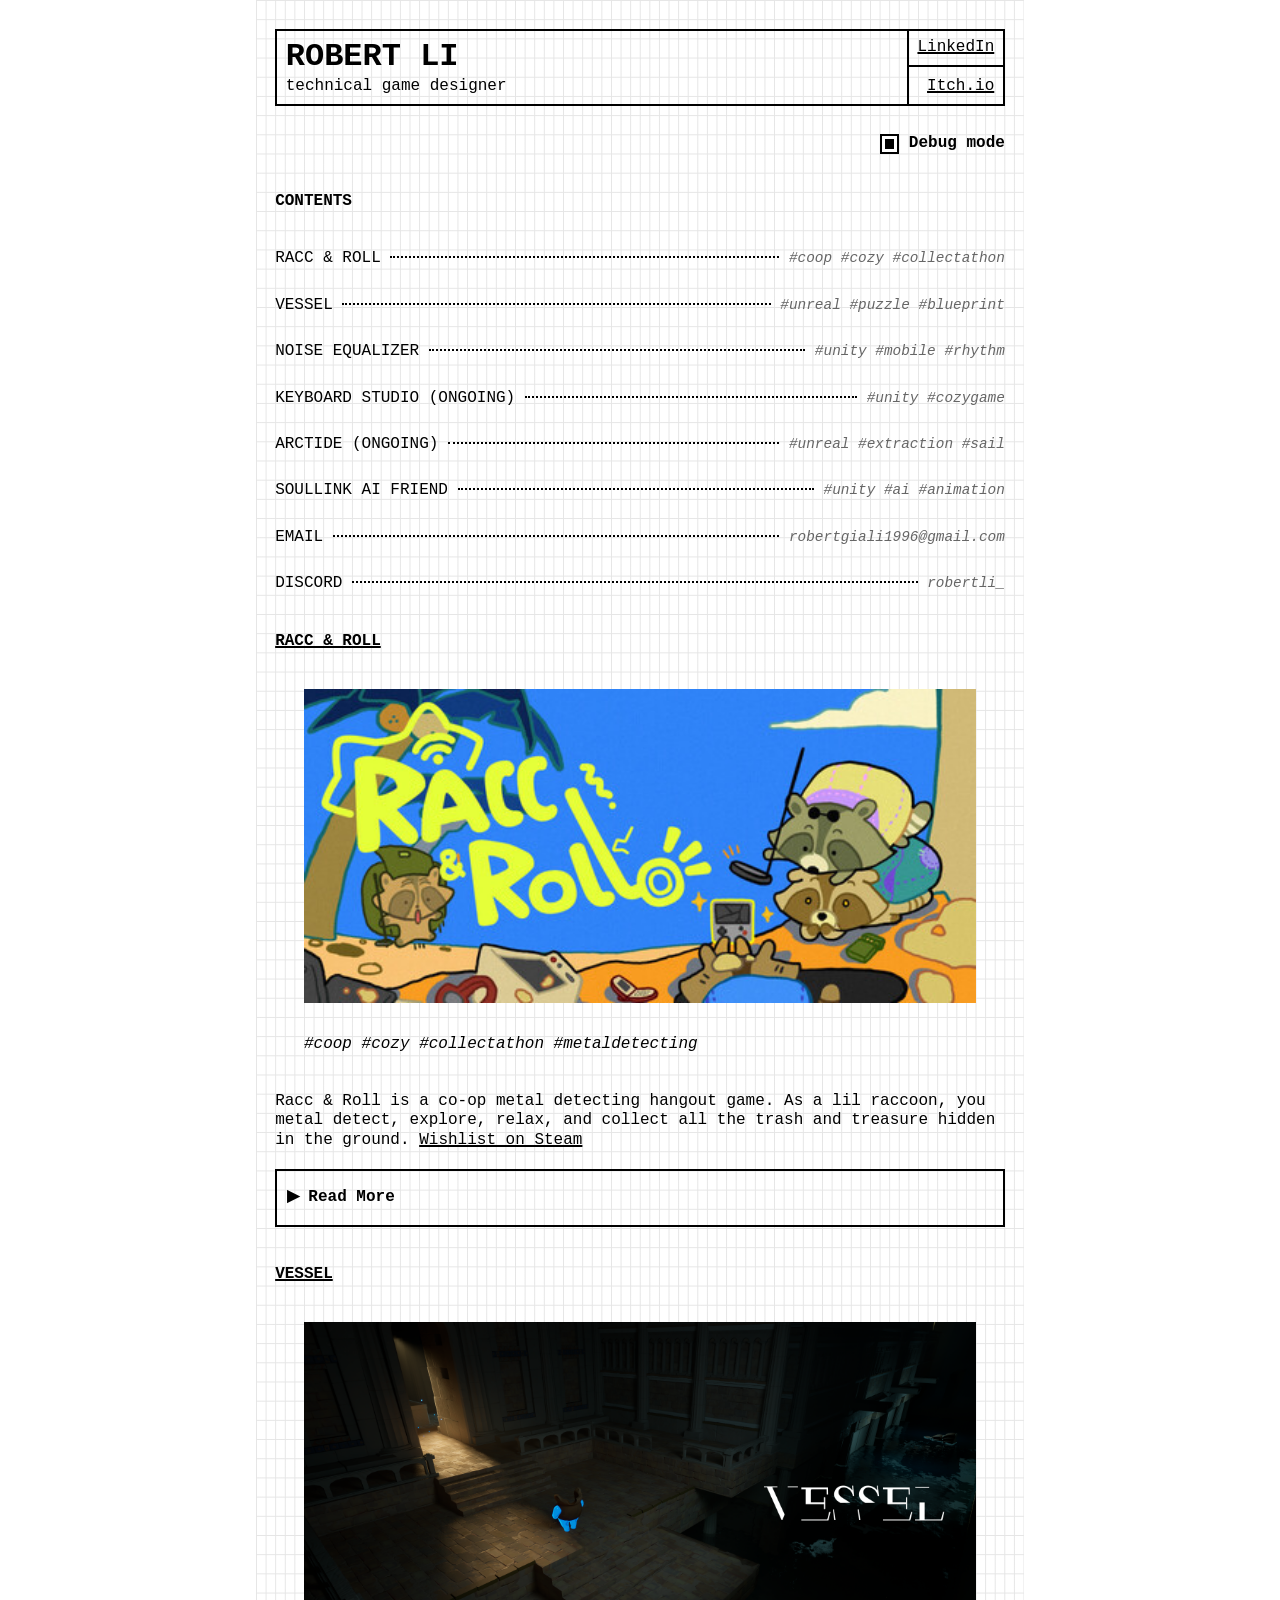
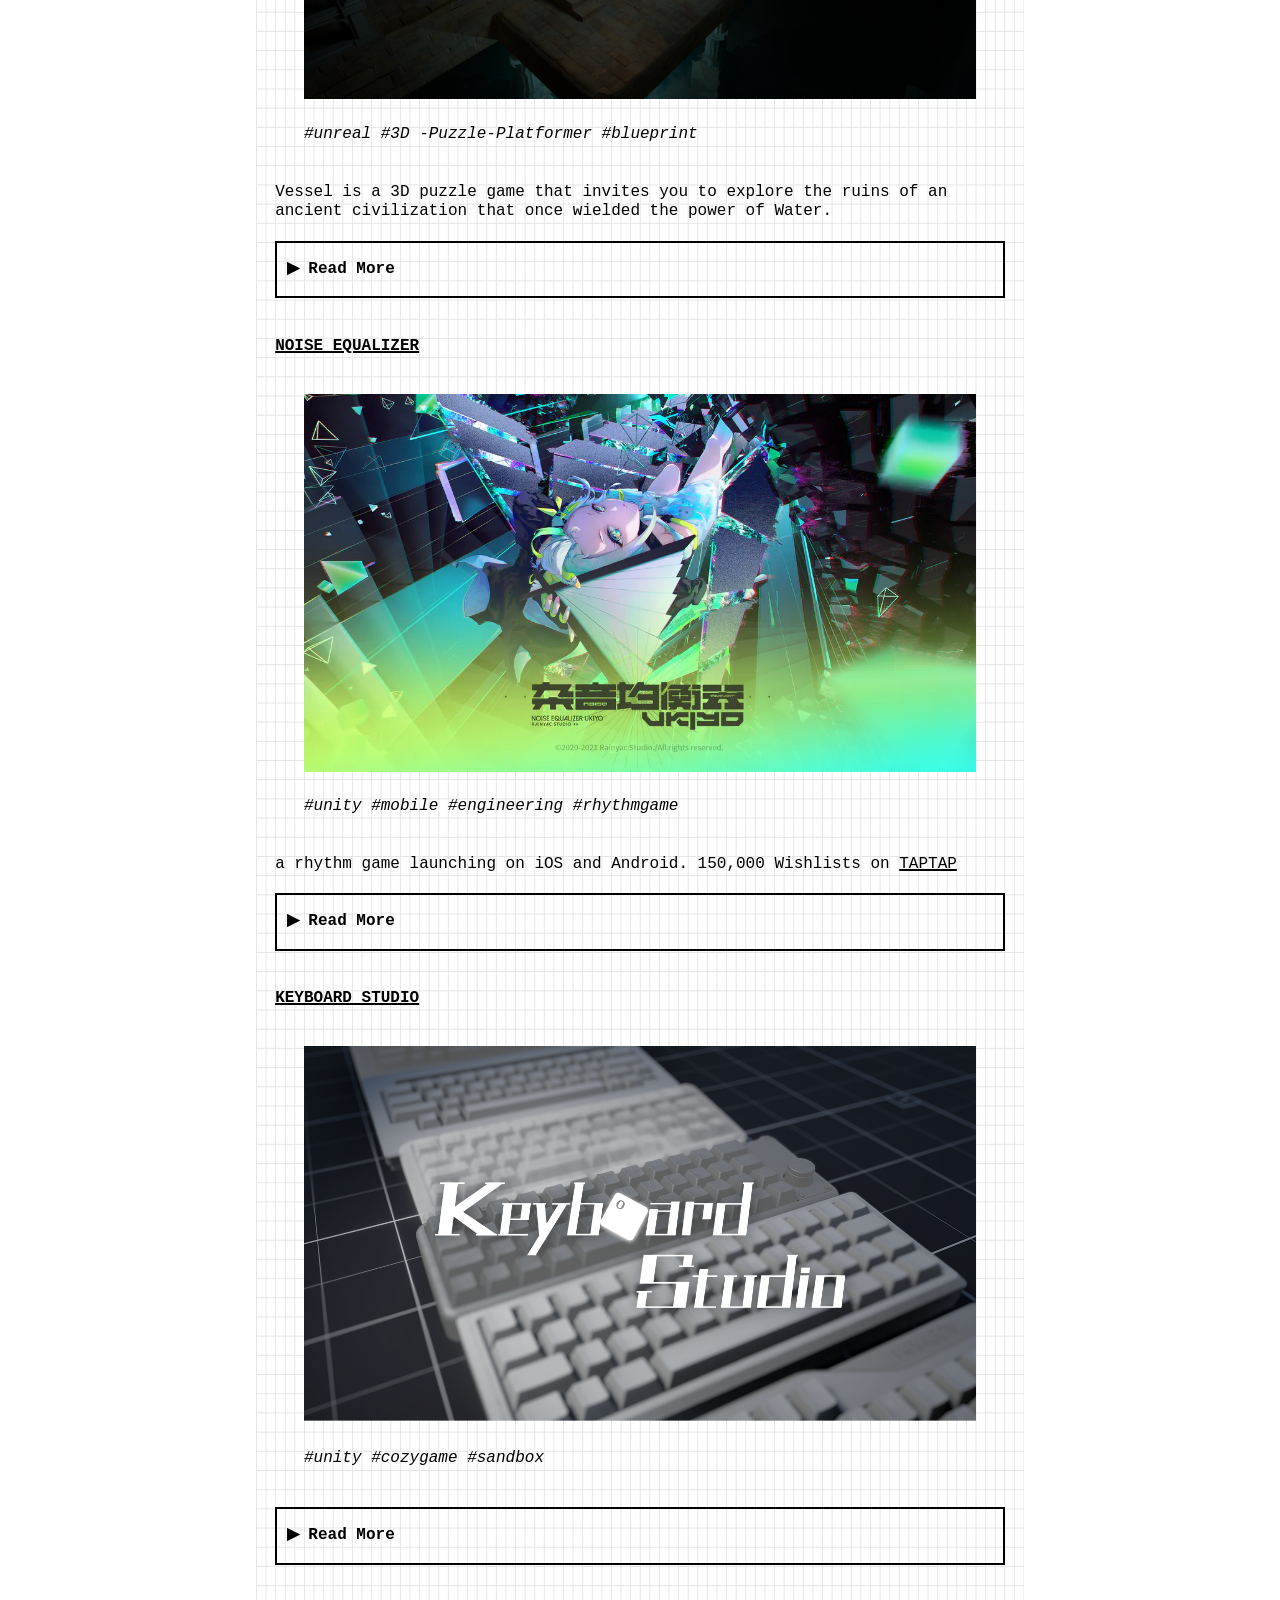
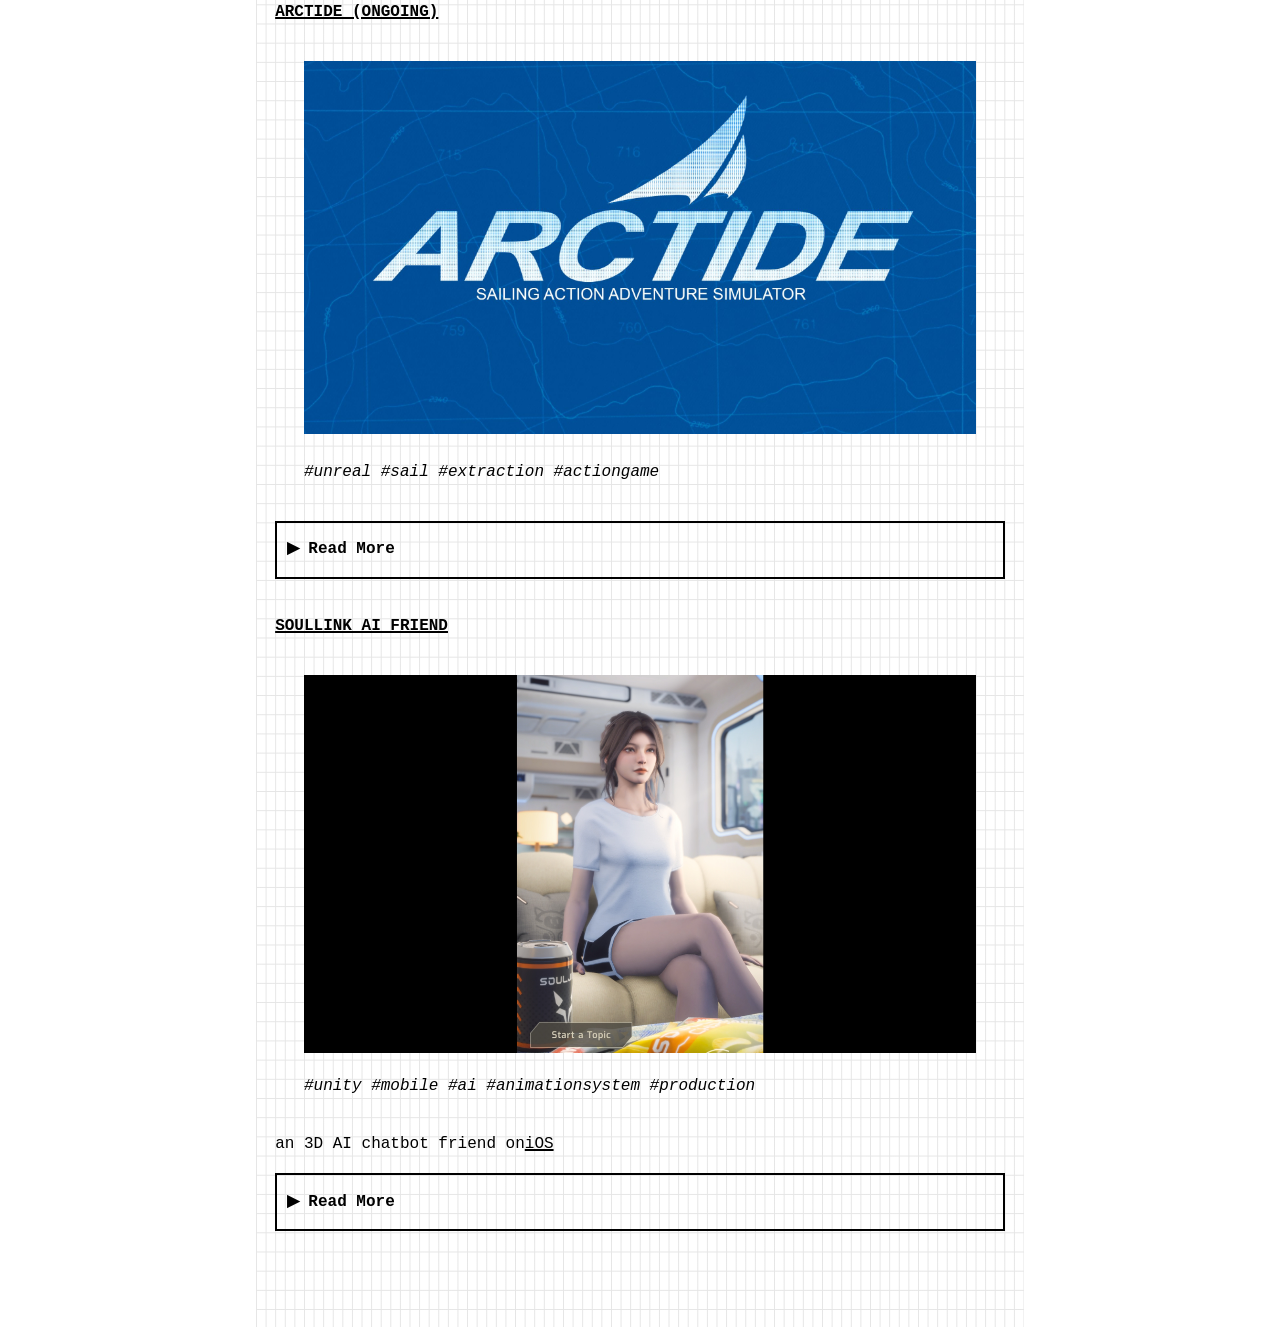
==== index.html @ 1e8671eb "123" ====
<!DOCTYPE html>
<html xmlns="http://www.w3.org/1999/xhtml" lang="en" xml:lang="en">
<head>
  <meta charset="utf-8" />
  <meta name="generator" content="pandoc" />
  <meta name="viewport" content="width=device-width, initial-scale=1.0, user-scalable=yes" />
  <meta name="author" content="Oskar Wickström" />
  <title>PORTFOLIO of ROBERT LI</title>
  <link rel="stylesheet" href="src/reset.css" />
  <link rel="stylesheet" href="src/index.css" />
</head>
<body>
<table class="header">
  <tr>
    <td colspan="2" rowspan="2" class="width-auto">
      <h1 class="title">ROBERT LI</h1>
      <span class="subtitle">technical game designer</span>
    </td>
    <td colspan="2" class ="width-auto"><a href="https://www.linkedin.com/in/therobertli">LinkedIn</a></td>
<!--    <td class="width-min">v0.1.5</td>-->
  </tr>
  <tr>
    <td colspan="2" class ="width-auto"><a href="https://robertli.itch.io/">Itch.io</a></td>
<!--    <td class="width-min"><time style="white-space: pre;">2025-08-20</time></td>-->
  </tr>
</table>
<label class="debug-toggle-label"><input type="checkbox" class="debug-toggle" checked /> Debug mode</label>
<nav id="TOC" role="doc-toc">
<h2 id="toc-title">Contents</h2>
<ul class="incremental">
<li><a href="#project-raccandroll" id="toc-raccandroll">
  <span class="project-title">RACC &amp; ROLL</span>
  <span class="project-leader"></span>
  <span class="project-keywords">#coop #cozy #collectathon</span>
</a></li>
<li><a href="#project-vessel" id="toc-vessel">
  <span class="project-title">VESSEL</span>
  <span class="project-leader"></span>
  <span class="project-keywords">#unreal #puzzle #blueprint</span>
</a></li>
<li><a href="#project-noiseequalizer" id="toc-noiseequalizer">
  <span class="project-title">NOISE EQUALIZER</span>
  <span class="project-leader"></span>
  <span class="project-keywords">#unity #mobile #rhythm</span>
</a></li>
<li><a href="#project-keyboardstudio" id="toc-keyboardstudio">
  <span class="project-title">KEYBOARD STUDIO (ONGOING)</span>
  <span class="project-leader"></span>
  <span class="project-keywords">#unity #cozygame</span>
</a></li>
<li><a href="#project-arctide" id="toc-arctide">
  <span class="project-title">ARCTIDE (ONGOING)</span>
  <span class="project-leader"></span>
  <span class="project-keywords">#unreal #extraction #sail</span>
</a></li>
    <li><a href="#project-soullink" id="toc-soullink">
        <span class="project-title">SOULLINK AI FRIEND</span>
        <span class="project-leader"></span>
        <span class="project-keywords">#unity #ai #animation</span>
    </a></li>
    <li><a href="" id="toc-email">
        <span class="project-title">EMAIL</span>
        <span class="project-leader"></span>
        <span class="project-keywords">robertgiali1996@gmail.com</span>
    </a></li>
    <li><a href="https://discord.com/users/268478174063624192" id="toc-discord">
        <span class="project-title">DISCORD</span>
        <span class="project-leader"></span>
        <span class="project-keywords">robertli_</span>
    </a></li>
</ul>
</nav>

<h2 id="project-raccandroll"><a href = "https://store.steampowered.com/app/4728100/_/">RACC &amp; ROLL</a></h2>
<figure>
    <a href = "https://store.steampowered.com/app/4728100/_/"><img src="demo/raccandroll/image-raccandroll-coverart.jpg" /></a>
    <figcaption aria-hidden="true">#coop #cozy #collectathon #metaldetecting</figcaption>
</figure>
<p>Racc &amp; Roll is a co-op metal detecting hangout game. As a lil raccoon, you
    metal detect, explore, relax, and collect all the trash and treasure hidden
    in the ground. <a href = "https://store.steampowered.com/app/4728100/_/">Wishlist on Steam</a></p>
<details>
    <summary>
        Read More
    </summary>
    <p>Use your metal detector and upgrades to find and dig up 500+ unique
        collectables across the island. Some come with short stories and events
        to uncover. Build and decorate your own hidden base with the trash you
        like, or build one together with your buddies.</p>
    <p>Play solo or online with friends. Explore the island and hang out at your
        own pace, unlocking and collecting cosmetics to customize your character.</p>
</details>

<h2 id="project-vessel"><a href = "vessel.html">VESSEL</a></h2>
<figure>
    <a href = "vessel.html" ><img src="demo/vessel/image-vessel-coverart.png" /></a>
    <figcaption aria-hidden="true">#unreal #3D -Puzzle-Platformer #blueprint</figcaption>
</figure>
<p>Vessel is a 3D puzzle game that invites you to explore the ruins of an
    ancient civilization that once wielded the power of Water.</p>
<details>
    <summary>
        Read More
    </summary>
    <p> Guided by
        a network of static cameras, you'll navigate intricate environments
        filled with secrets waiting to be uncovered.</p>
    <p>You play as a broken pot, resurrected by a mystical water spirit
        and granted the extraordinary ability to SWAP-a power that lets
        your exchange places of the water spirit with pieces in your
        surroundings. With this newfound ability, embark on a journey
        to reclaim your missing pieces and unravel the forgotten
        mysteries of a world shaped by water.</p>
</details>

<h2 id="project-noiseequalizer"><a href = "vessel.html">NOISE EQUALIZER</a></h2>
<figure>
    <a href = "noiseequalizer.html">
    <img src="demo/ne/image-ne-coverart.webp" /></a>
    <figcaption aria-hidden="true">#unity #mobile #engineering #rhythmgame</figcaption>
</figure>
<p>a rhythm game launching on iOS and Android. 150,000 Wishlists on <a
        href = "https://www.taptap.cn/app/210518?os=android">TAPTAP
</a></p>
<details>
    <summary>
        Read More
    </summary>
    <p>Three people: One artist, one composer/producer, one engineer</p>
    <p>Three countries: China, France, The US</p>
    <p>2 Years of Development, 5 Exhibitions.</p>
</details>

<h2 id="project-keyboardstudio"><a href = "https://www.tiktok.com/@keyboardstudiogame">KEYBOARD STUDIO</a></h2>
<figure>
    <a href = "https://www.tiktok.com/@keyboardstudiogame">    <img src="demo/keyboardstudio/image-keyboardstudio-gamecover.png" /></a>
    <figcaption aria-hidden="true">#unity #cozygame #sandbox</figcaption>
</figure>
<details>
    <summary>
        Read More
    </summary>
    <p>A cozy game that lets you build you dream keyboard! any keyboard your heart desires, build it in here. </p>
    <p>work, study and relax with the keyboard you build, as it will respond to every press on your IRL keyboard.</p>
</details>

<h2 id="project-arctide"><a href = "https://www.arctidegame.com/">ARCTIDE (ONGOING)</a></h2>
<figure>
    <a href = "https://www.arctidegame.com/">    <img src="demo/arctide/1772659950725.jfif" /></a>
    <figcaption aria-hidden="true">#unreal #sail #extraction #actiongame</figcaption>
</figure>
<details>
    <summary>
        Read More
    </summary>
    <p>Legend of Zelda Wind Waker meets Rocket League with the grandeur of Shadow of the Colossus. Inspired by the developers’ long drives cruising through costal routes and experiencing adventures along the way. </p>
    <p>+ SAIL through awe-inspiring terrains

        + FIGHT unique enemies from the Arctide

        + HOOK environmental objects to defeat enemies

        + SURVIVE the harsh journey with your ship</p>
</details>


<h2 id="project-soullink"><a href = "https://apps.apple.com/us/app/soullink-ai-friend/id6752530994">SOULLINK AI FRIEND</a></h2>
<figure>
    <a href = "soullink.html">    <img src="demo/aichatbot/image-aichatbot-coverart.jpg" /></a>

    <figcaption aria-hidden="true">#unity #mobile #ai #animationsystem #production</figcaption>
</figure>
<p>an 3D AI chatbot friend on<a
        href = "https://apps.apple.com/us/app/soullink-ai-friend/id6752530994">iOS
</a></p>
<details>
    <summary>
        Read More
    </summary>
    <p> I oversee the overall production of the product, and the animation production pipeline for the character.</p>
</details>

<figure>

  <div class="debug-grid"></div>
  <script src="src/index.js"></script>
</body>
</html>
---- src/index.css ----
/**
 * By Oskar Wickström
 * Licensed under the MIT License (https://github.com/owickstrom/the-monospace-web/blob/main/LICENSE.md)
 **/
@import url('https://fonts.cdnfonts.com/css/jetbrains-mono-2');

:root {
  --font-family: "JetBrains Mono", monospace;
  --line-height: 1.20rem;
  --border-thickness: 2px;
  --text-color: #000;
  --text-color-alt: #666;
  --background-color: #fff;
  --background-color-alt: #eee;

  --font-weight-normal: 500;
  --font-weight-medium: 600;
  --font-weight-bold: 800;

  font-family: var(--font-family);
  font-optical-sizing: auto;
  font-weight: var(--font-weight-normal);
  font-style: normal;
  font-variant-numeric: tabular-nums lining-nums;
  font-size: 16px;
}



* {
  box-sizing: border-box;
}


* + * {
  margin-top: var(--line-height);
}

html {
  display: flex;
  width: 100%;
  margin: 0;
  padding: 0;
  flex-direction: column;
  align-items: center;
  background: var(--background-color);
  color: var(--text-color);
}

body {
  position: relative;
  width: 100%;
  margin: 0;
  padding: var(--line-height) 2ch;
  max-width: calc(min(80ch, round(down, 100%, 1ch)));
  line-height: var(--line-height);
  overflow-x: hidden;
}

@media screen and (max-width: 480px) {
  :root {
    font-size: 14px;
  }
  body {
    padding: var(--line-height) 1ch;
  }
}

h1, h2, h3, h4, h5, h6 {
  font-weight: var(--font-weight-bold);
  margin: calc(var(--line-height) * 2) 0 var(--line-height);
  line-height: var(--line-height);
}

h1 {
  font-size: 2rem;
  line-height: calc(2 * var(--line-height));
  margin-bottom: calc(var(--line-height) * 2);
  text-transform: uppercase;
}
h2 {
  font-size: 1rem;
  text-transform: uppercase;
}

hr {
  position: relative;
  display: block;
  height: var(--line-height);
  margin: calc(var(--line-height) * 1.5) 0;
  border: none;
  color: var(--text-color);
}
hr:after {
  display: block;
  content: "";
  position: absolute;
  top: calc(var(--line-height) / 2 - var(--border-thickness));
  left: 0;
  width: 100%;
  border-top: calc(var(--border-thickness) * 3) double var(--text-color);
  height: 0;
}

a {
  text-decoration-thickness: var(--border-thickness);
}

a:link, a:visited {
  color: var(--text-color);
}

p {
  margin-bottom: var(--line-height);
}

strong {
  font-weight: var(--font-weight-bold);
}
em {
  font-style: italic;
}

sub {
  position: relative;
  display: inline-block;
  margin: 0;
  vertical-align: sub;
  line-height: 0;
  width: calc(1ch / 0.75);
  font-size: .75rem;
}

table {
  position: relative;
  top: calc(var(--line-height) / 2);
  width: calc(round(down, 100%, 1ch));
  border-collapse: collapse;
  margin: 0 0 calc(var(--line-height) * 2);
}

th, td {
  border: var(--border-thickness) solid var(--text-color);
  padding: 
    calc((var(--line-height) / 2))
    calc(1ch - var(--border-thickness) / 2)
    calc((var(--line-height) / 2) - (var(--border-thickness)))
  ;
  line-height: var(--line-height);
  vertical-align: top;
  text-align: left;
}
table tbody tr:first-child > * {
  padding-top: calc((var(--line-height) / 2) - var(--border-thickness));
}


th {
  font-weight: 700;
}
.width-min {
  width: 0%;
}
.width-auto {
  width: 100%;
}

.header {
  margin-bottom: calc(var(--line-height) * 2);
}
.header h1 {
  margin: 0;
}
.header tr td:last-child {
  text-align: right;
}

p {
  word-break: break-word;
  word-wrap: break-word;
  hyphens: auto;
}

img, video {
  display: block;
  width: 100%;
  object-fit: contain;
  overflow: hidden;
}
img {
  font-style: italic;
  color: var(--text-color-alt);
}

details {
  border: var(--border-thickness) solid var(--text-color);
  padding: calc(var(--line-height) - var(--border-thickness)) 1ch;
  margin-bottom: var(--line-height);
}

summary {
  font-weight: var(--font-weight-medium);
  cursor: pointer;
}
details[open] summary {
  margin-bottom: var(--line-height);
}

details ::marker {
  display: inline-block;
  content: '▶';
  margin: 0;
}
details[open] ::marker {
  content: '▼';
}

details :last-child {
  margin-bottom: 0;
}

pre {
  white-space: pre;
  overflow-x: auto;
  margin: var(--line-height) 0;
  overflow-y: hidden;
}
figure pre {
  margin: 0;
}

pre, code {
  font-family: var(--font-family);
}

code {
  font-weight: var(--font-weight-medium);
}

figure {
  margin: calc(var(--line-height) * 2) 3ch;
  overflow-x: auto;
  overflow-y: hidden;
}

figcaption {
  display: block;
  font-style: italic;
  margin-top: var(--line-height);
}

ul, ol {
  padding: 0;
  margin: 0 0 var(--line-height);
}

ul {
  list-style-type: square;
  padding: 0 0 0 2ch;
}
ol {
  list-style-type: none;
  counter-reset: item;
  padding: 0;
}
ol ul,
ol ol,
ul ol,
ul ul {
  padding: 0 0 0 3ch;
  margin: 0;
}
ol li:before { 
  content: counters(item, ".") ". ";
  counter-increment: item;
  font-weight: var(--font-weight-medium);
}

li {
  margin: 0;
  padding: 0;
}

li::marker {
  line-height: 0;
}

/* TOC Menu Styling */
nav#TOC ul.incremental {
  list-style-type: none;
  padding-left: 0;
}

nav#TOC li {
  margin-bottom: 0.5rem;
}

nav#TOC li a {
  display: flex;
  align-items: baseline;
  text-decoration: none;
  width: 100%;
  color: var(--text-color);
}

.project-title {
  flex-shrink: 0;
  white-space: nowrap;
}

.project-leader {
  flex-grow: 1;
  border-bottom: 2px dotted var(--text-color);
  margin: 0 1ch;
  position: relative;
  top: -4px; /* Adjust to align with text baseline */
}

.project-keywords {
  flex-shrink: 0;
  color: var(--text-color-alt);
  font-size: 0.9rem;
  font-style: italic;
}

@media screen and (max-width: 600px) {
  .project-keywords {
    display: none; /* Hide keywords on very small screens to save space */
  }
}

::-webkit-scrollbar {
    height: var(--line-height);
}

input, button, textarea {
  border: var(--border-thickness) solid var(--text-color);
  padding: 
    calc(var(--line-height) / 2 - var(--border-thickness))
    calc(1ch - var(--border-thickness));
  margin: 0;
  font: inherit;
  font-weight: inherit;
  height: calc(var(--line-height) * 2);
  width: auto;
  overflow: visible;
  background: var(--background-color);
  color: var(--text-color);
  line-height: normal;
  -webkit-font-smoothing: inherit;
  -moz-osx-font-smoothing: inherit;
  -webkit-appearance: none;
  appearance: none;
}

input[type=checkbox],
input[type=radio] {
  display: inline-grid;
  place-content: center;
  vertical-align: top;
  width: 2ch;
  height: var(--line-height);
  cursor: pointer;
}
input[type=checkbox]:checked:before,
input[type=radio]:checked:before {
  content: "";
  width: 1ch;
  height: calc(var(--line-height) / 2);
  background: var(--text-color);
}
input[type=radio],
input[type=radio]:before {
  border-radius: 100%;
}

button:focus, input:focus {
  --border-thickness: 3px;
  outline: none;
}

input {
  width: calc(round(down, 100%, 1ch));
}
::placeholder {
  color: var(--text-color-alt);
  opacity: 1;
}
::-ms-input-placeholder {
  color: var(--text-color-alt);
}
button::-moz-focus-inner {
  padding: 0;
  border: 0
}

button {
  text-transform: uppercase;
  font-weight: var(--font-weight-medium);
  cursor: pointer;
}

button:hover {
  background: var(--background-color-alt);
}
button:active {
  transform: translate(2px, 2px);
}

label {
  display: block;
  width: calc(round(down, 100%, 1ch));
  height: auto;
  line-height: var(--line-height);
  font-weight: var(--font-weight-medium);
  margin: 0;
}

label input {
  width: 100%;
}

.tree, .tree ul {
  position: relative;
  padding-left: 0;
  list-style-type: none;
  line-height: var(--line-height);
}
.tree ul {
  margin: 0;
}
.tree ul li {
  position: relative;
  padding-left: 1.5ch;
  margin-left: 1.5ch;
  border-left: var(--border-thickness) solid var(--text-color);
}
.tree ul li:before {
  position: absolute;
  display: block;
  top: calc(var(--line-height) / 2);
  left: 0;
  content: "";
  width: 1ch;
  border-bottom: var(--border-thickness) solid var(--text-color);
}
.tree ul li:last-child {
  border-left: none;
}
.tree ul li:last-child:after {
  position: absolute;
  display: block;
  top: 0;
  left: 0;
  content: "";
  height: calc(var(--line-height) / 2);
  border-left: var(--border-thickness) solid var(--text-color);
}

.grid {
  --grid-cells: 0;
  display: flex;
  gap: 1ch;
  width: calc(round(down, 100%, (1ch * var(--grid-cells)) - (1ch * var(--grid-cells) - 1)));
  margin-bottom: var(--line-height);
}

.grid > *,
.grid > input {
  flex: 0 0 calc(round(down, (100% - (1ch * (var(--grid-cells) - 1))) / var(--grid-cells), 1ch));
}
.grid:has(> :last-child:nth-child(1)) { --grid-cells: 1; }
.grid:has(> :last-child:nth-child(2)) { --grid-cells: 2; }
.grid:has(> :last-child:nth-child(3)) { --grid-cells: 3; }
.grid:has(> :last-child:nth-child(4)) { --grid-cells: 4; }
.grid:has(> :last-child:nth-child(5)) { --grid-cells: 5; }
.grid:has(> :last-child:nth-child(6)) { --grid-cells: 6; }
.grid:has(> :last-child:nth-child(7)) { --grid-cells: 7; }
.grid:has(> :last-child:nth-child(8)) { --grid-cells: 8; }
.grid:has(> :last-child:nth-child(9)) { --grid-cells: 9; }

/* DEBUG UTILITIES */

.debug .debug-grid {
  --color: color-mix(in srgb, var(--text-color) 10%, var(--background-color) 90%);
  position: absolute;
  top: 0;
  left: 0;
  right: 0;
  bottom: 0;
  z-index: -1;
  background-image:
    repeating-linear-gradient(var(--color) 0 1px, transparent 1px 100%),
    repeating-linear-gradient(90deg, var(--color) 0 1px, transparent 1px 100%);
  background-size: 1ch var(--line-height);
  margin: 0;
}

.debug .off-grid {
  background: rgba(255, 0, 0, 0.1);
}

.debug-toggle-label {
  text-align: right;
}
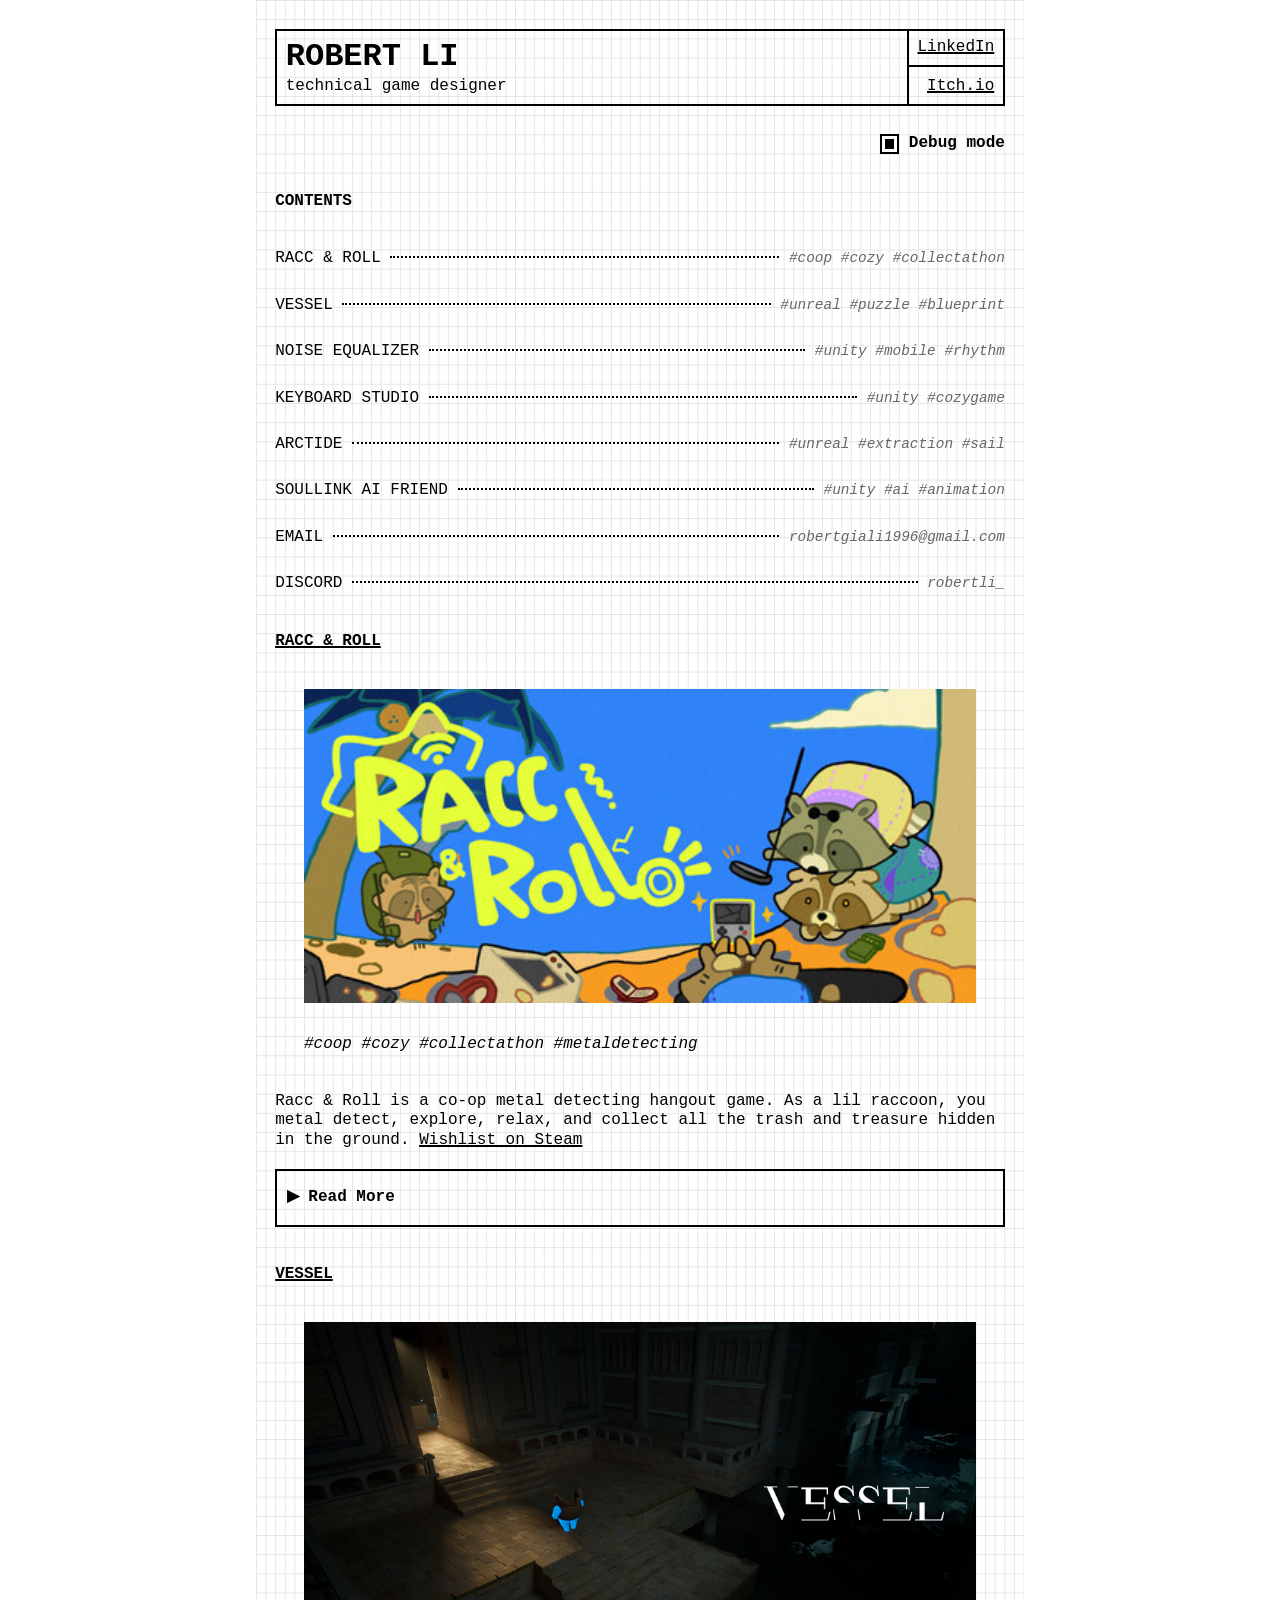
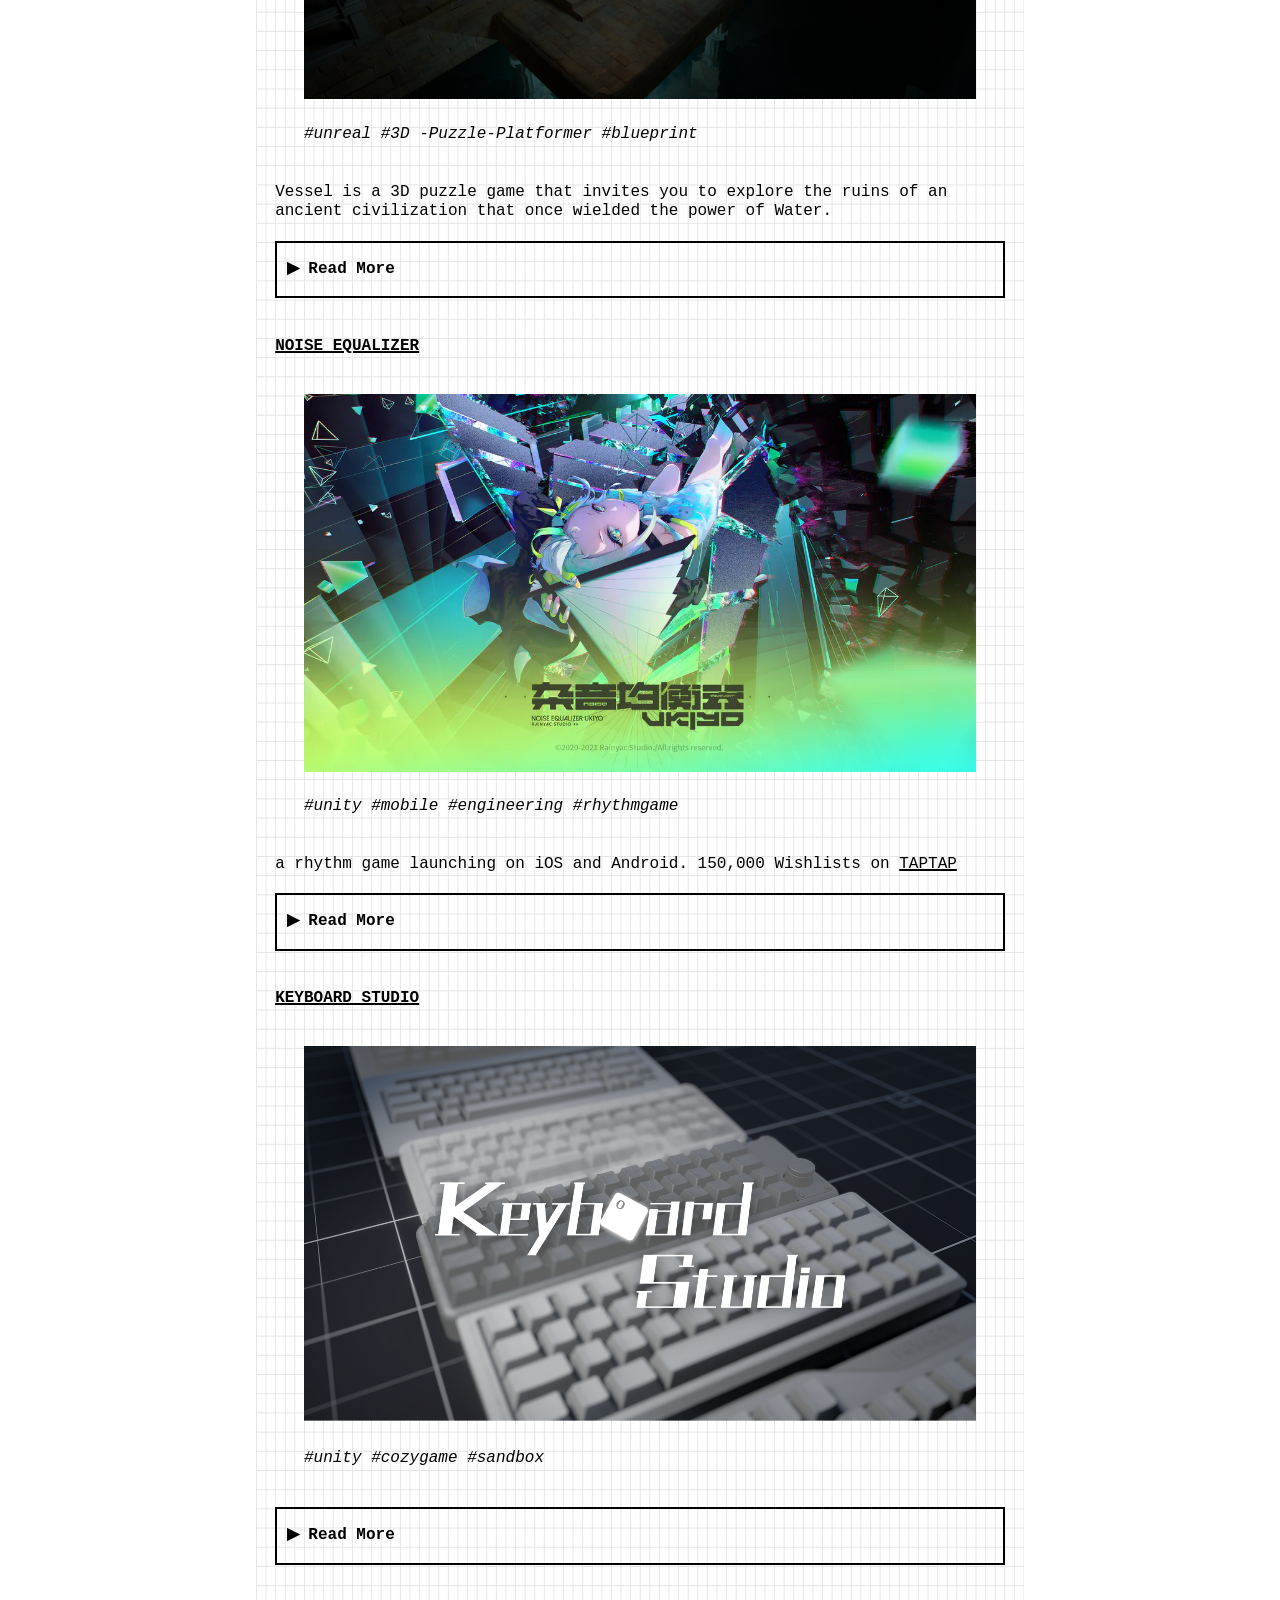
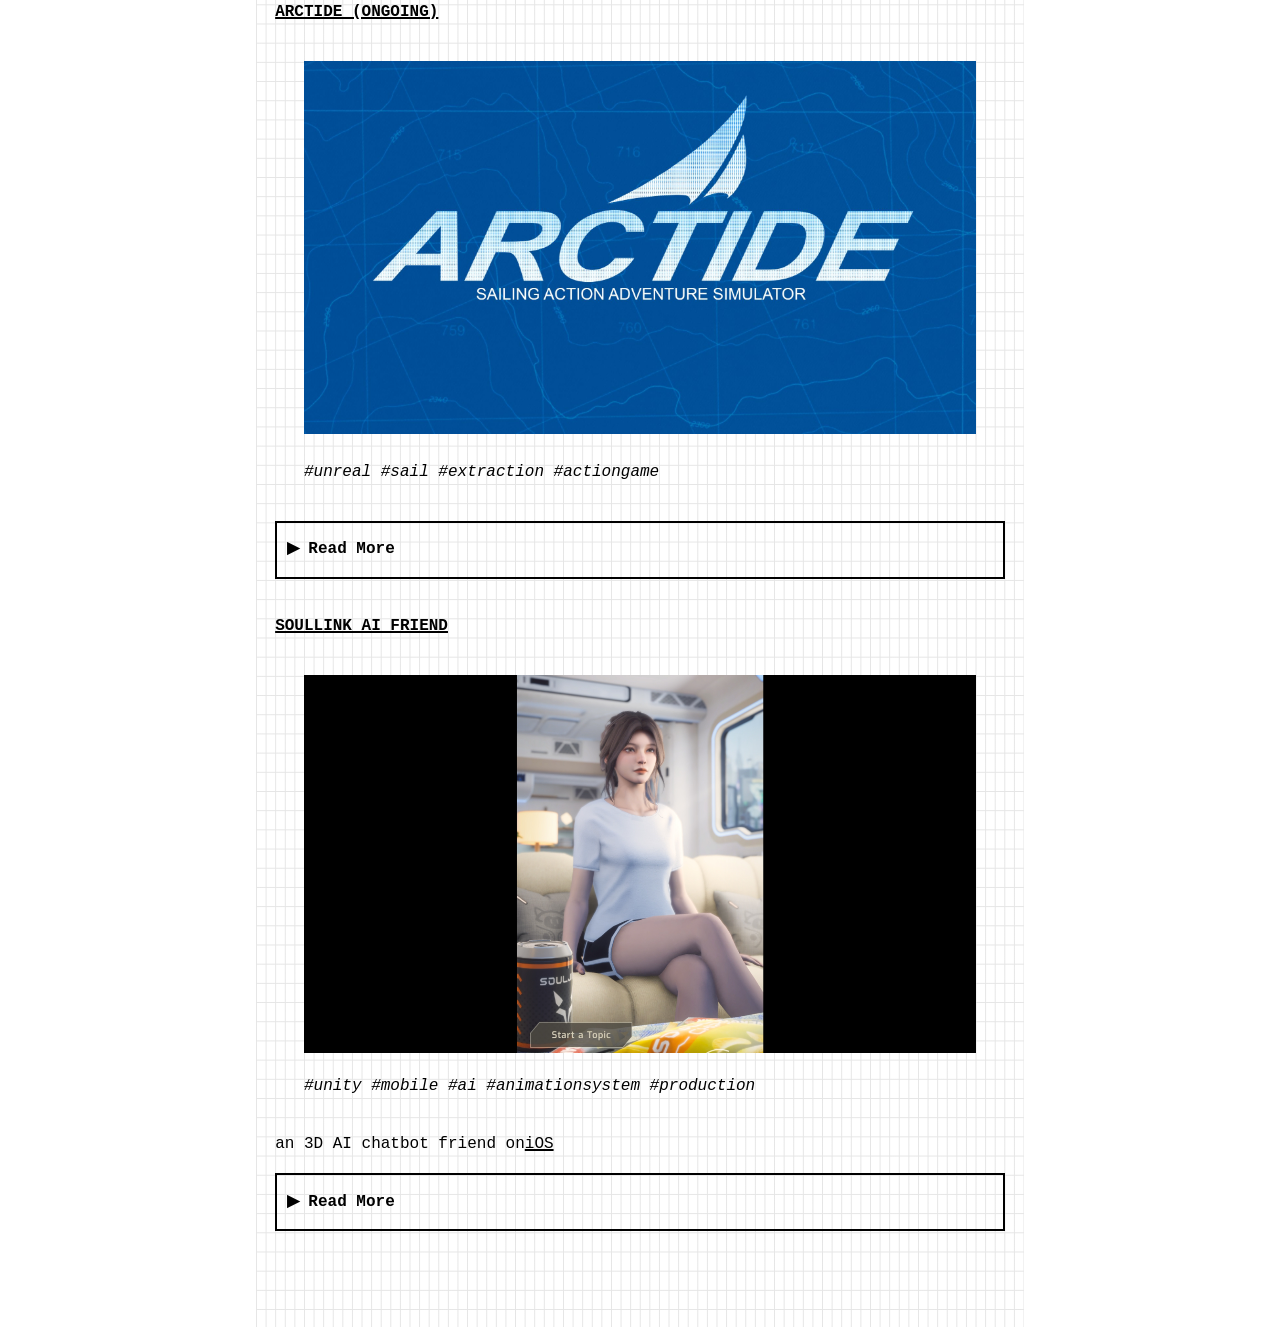
==== commit de45272a: "Update index.html" ====
--- a/index.html
+++ b/index.html
@@ -44,12 +44,12 @@
   <span class="project-keywords">#unity #mobile #rhythm</span>
 </a></li>
 <li><a href="#project-keyboardstudio" id="toc-keyboardstudio">
-  <span class="project-title">KEYBOARD STUDIO (ONGOING)</span>
+  <span class="project-title">KEYBOARD STUDIO</span>
   <span class="project-leader"></span>
   <span class="project-keywords">#unity #cozygame</span>
 </a></li>
 <li><a href="#project-arctide" id="toc-arctide">
-  <span class="project-title">ARCTIDE (ONGOING)</span>
+  <span class="project-title">ARCTIDE</span>
   <span class="project-leader"></span>
   <span class="project-keywords">#unreal #extraction #sail</span>
 </a></li>
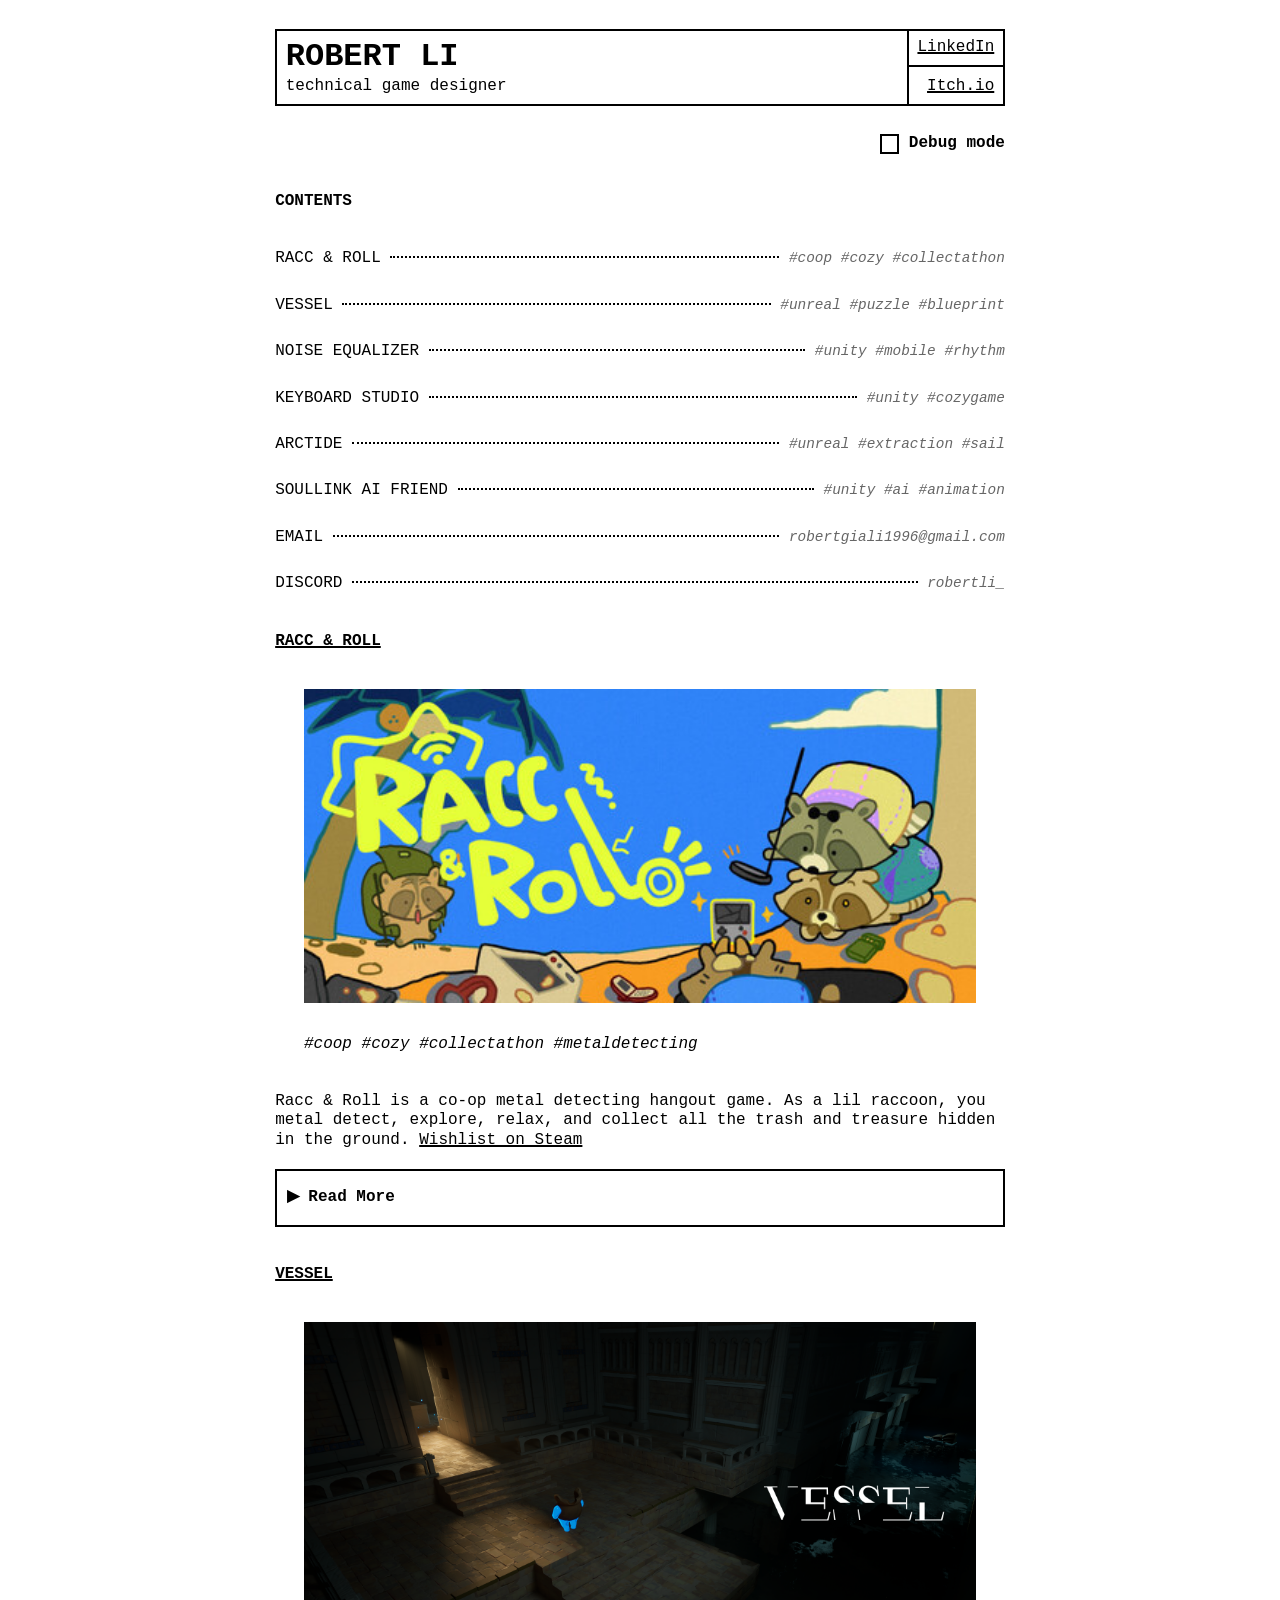
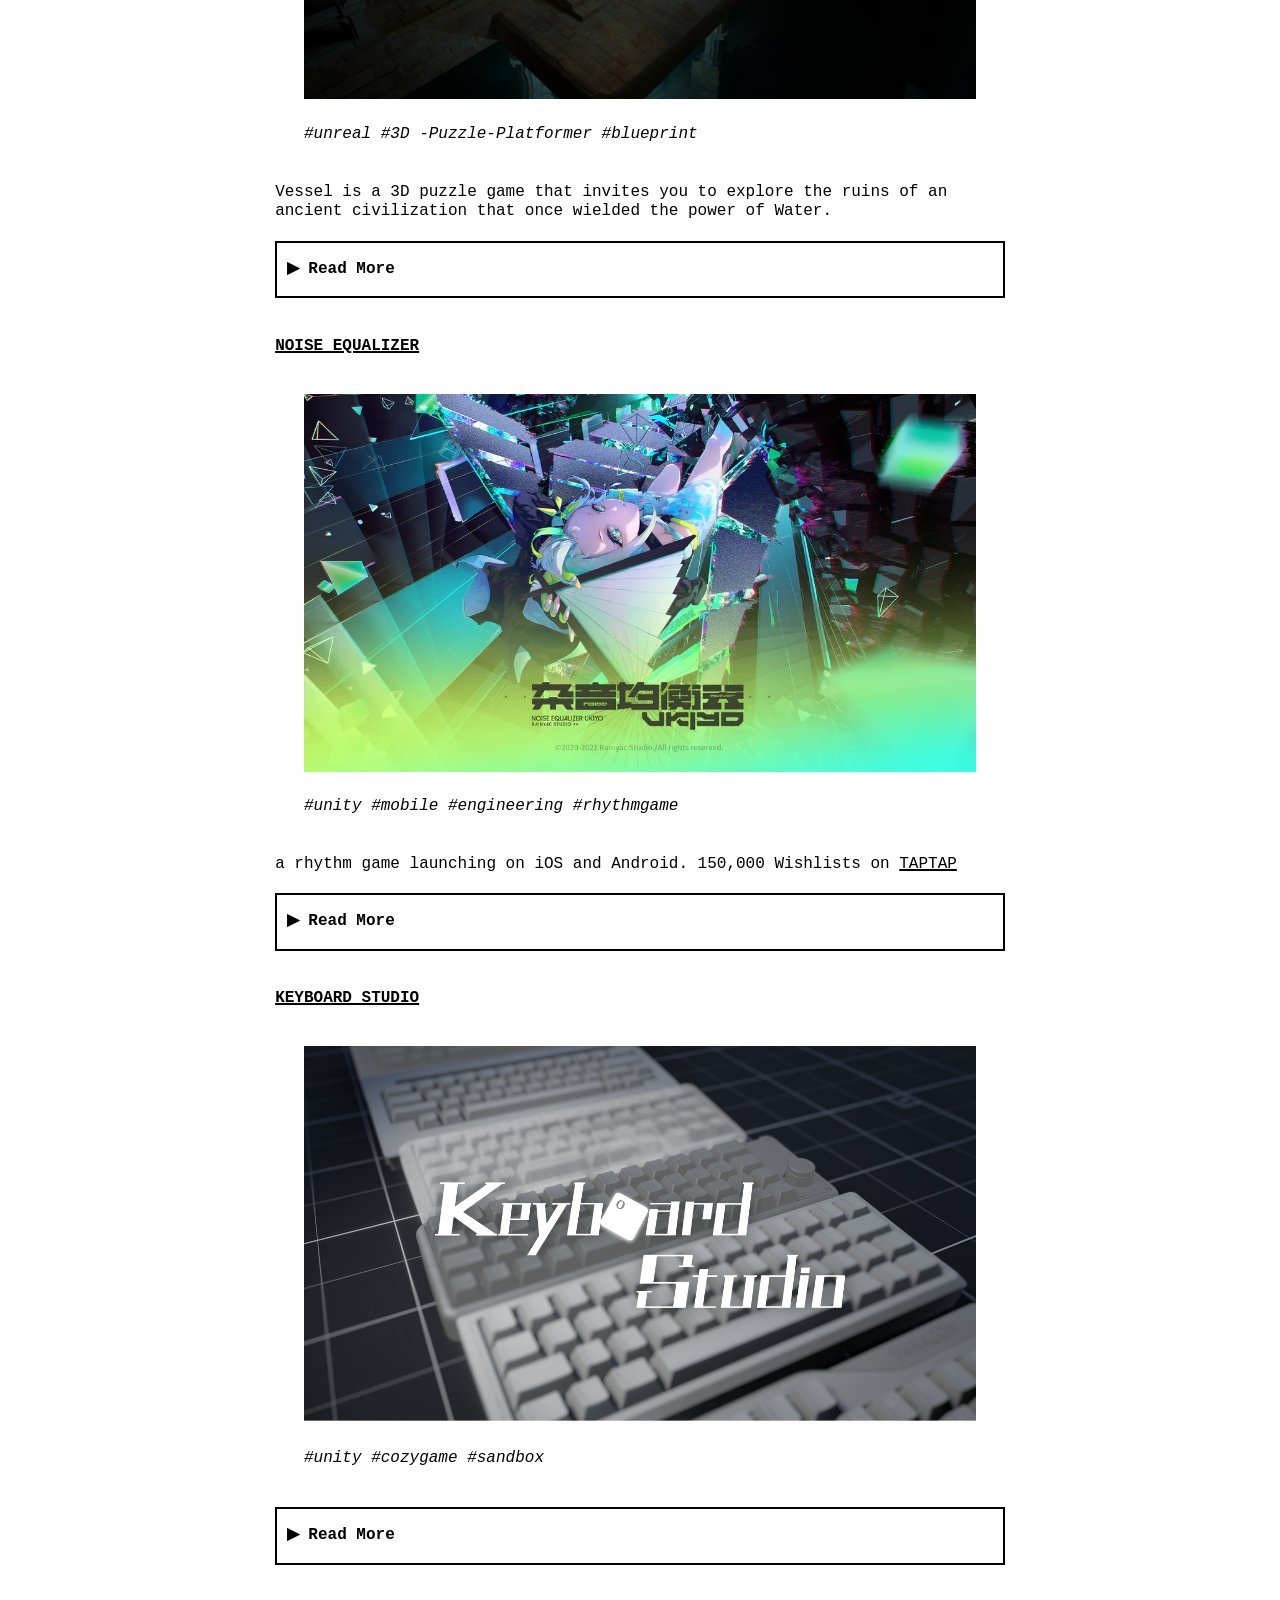
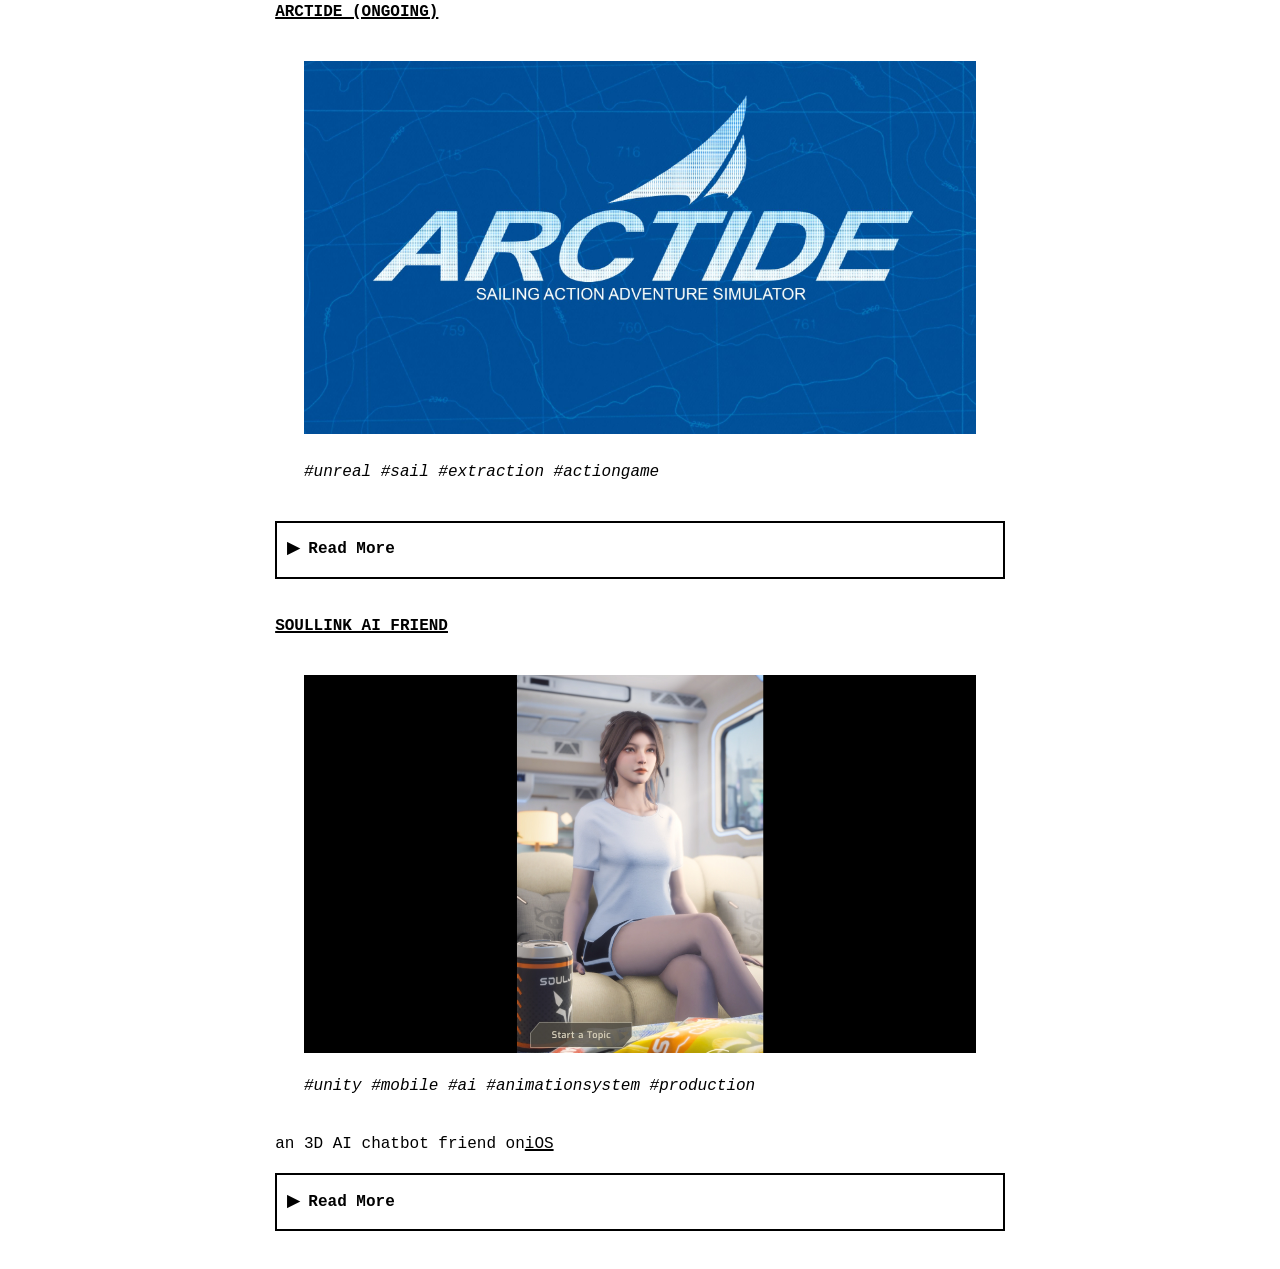
==== commit e01a1c12: "Fix broken links, email, debug default, and anchors - Point Noise Equalizer heading to its own page " ====
--- a/index.html
+++ b/index.html
@@ -4,7 +4,7 @@
   <meta charset="utf-8" />
   <meta name="generator" content="pandoc" />
   <meta name="viewport" content="width=device-width, initial-scale=1.0, user-scalable=yes" />
-  <meta name="author" content="Oskar Wickström" />
+  <meta name="author" content="Robert Li" />
   <title>PORTFOLIO of ROBERT LI</title>
   <link rel="stylesheet" href="src/reset.css" />
   <link rel="stylesheet" href="src/index.css" />
@@ -24,7 +24,7 @@
 <!--    <td class="width-min"><time style="white-space: pre;">2025-08-20</time></td>-->
   </tr>
 </table>
-<label class="debug-toggle-label"><input type="checkbox" class="debug-toggle" checked /> Debug mode</label>
+<label class="debug-toggle-label"><input type="checkbox" class="debug-toggle" /> Debug mode</label>
 <nav id="TOC" role="doc-toc">
 <h2 id="toc-title">Contents</h2>
 <ul class="incremental">
@@ -58,7 +58,7 @@
         <span class="project-leader"></span>
         <span class="project-keywords">#unity #ai #animation</span>
     </a></li>
-    <li><a href="" id="toc-email">
+    <li><a href="mailto:robertgiali1996@gmail.com" id="toc-email">
         <span class="project-title">EMAIL</span>
         <span class="project-leader"></span>
         <span class="project-keywords">robertgiali1996@gmail.com</span>
@@ -113,7 +113,7 @@
         mysteries of a world shaped by water.</p>
 </details>
 
-<h2 id="project-noiseequalizer"><a href = "vessel.html">NOISE EQUALIZER</a></h2>
+<h2 id="project-noiseequalizer"><a href = "noiseequalizer.html">NOISE EQUALIZER</a></h2>
 <figure>
     <a href = "noiseequalizer.html">
     <img src="demo/ne/image-ne-coverart.webp" /></a>
@@ -180,8 +180,6 @@
     <p> I oversee the overall production of the product, and the animation production pipeline for the character.</p>
 </details>
 
-<figure>
-
   <div class="debug-grid"></div>
   <script src="src/index.js"></script>
 </body>
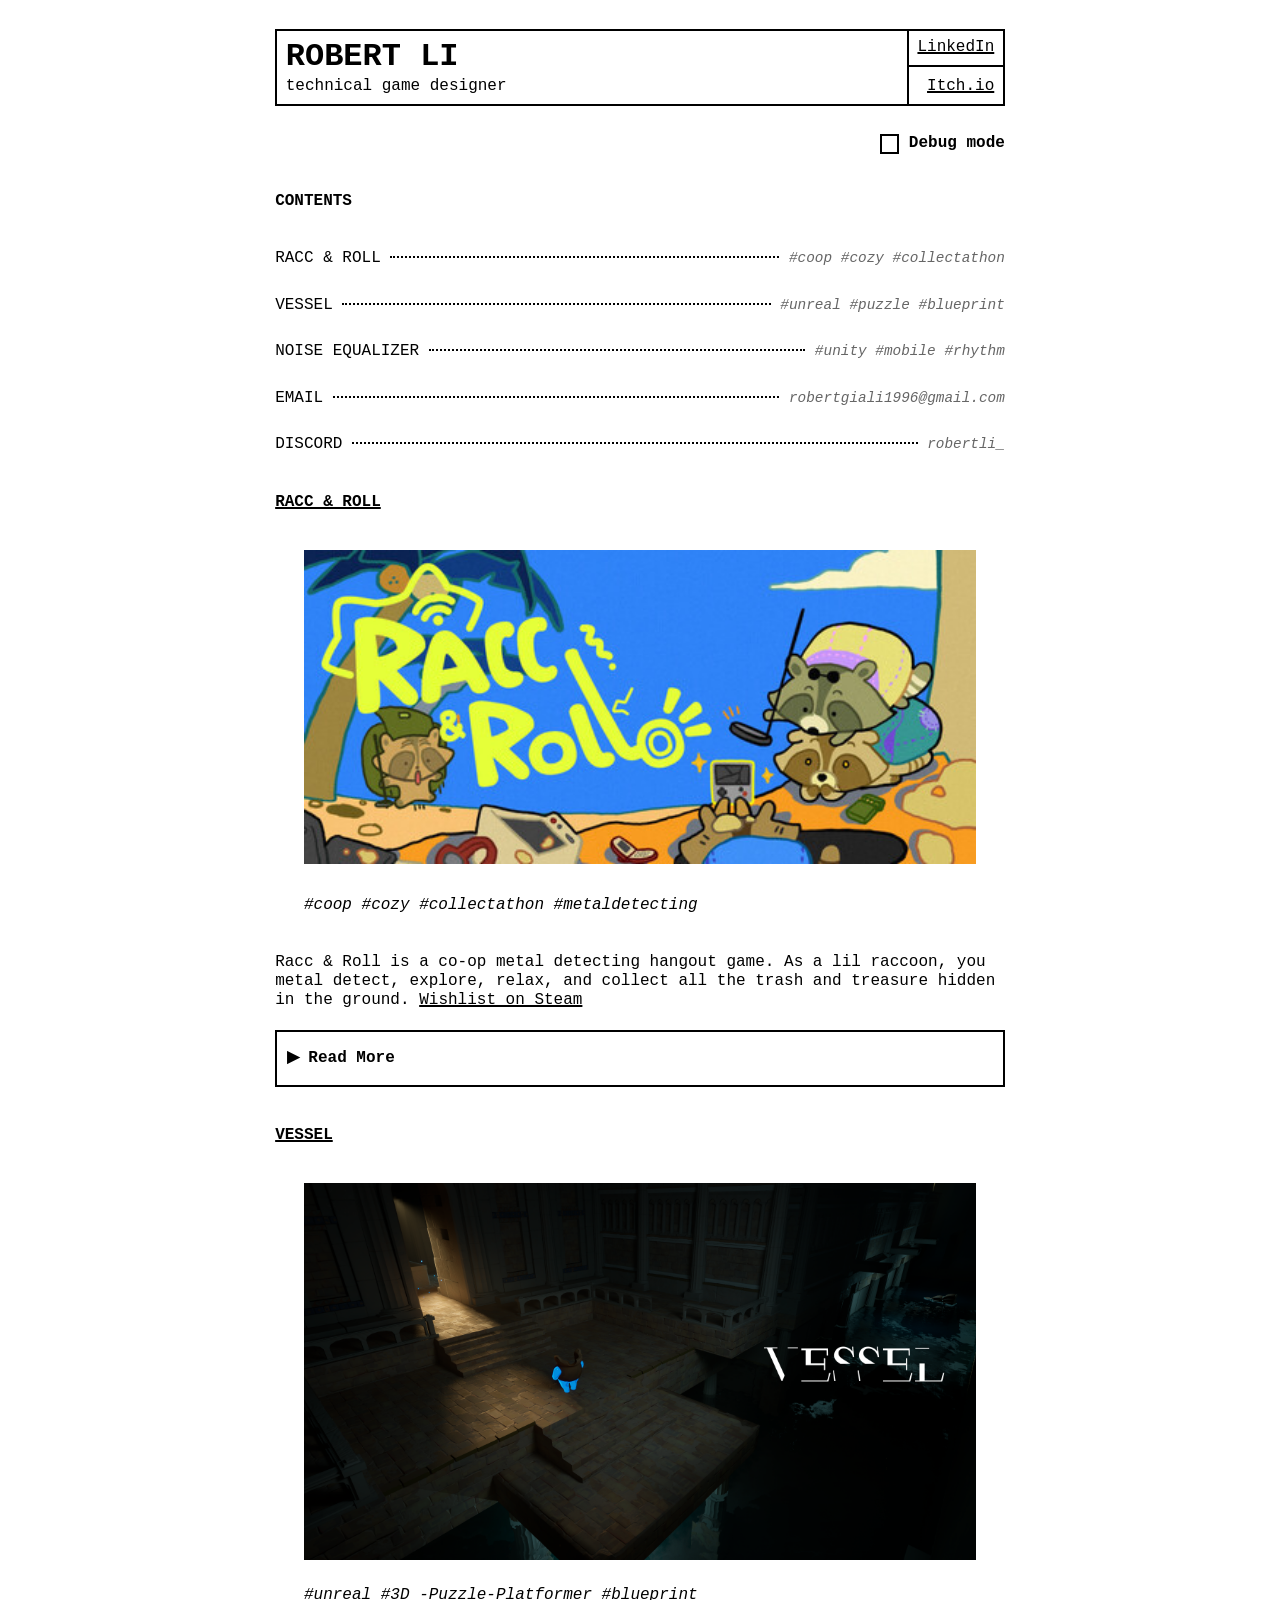
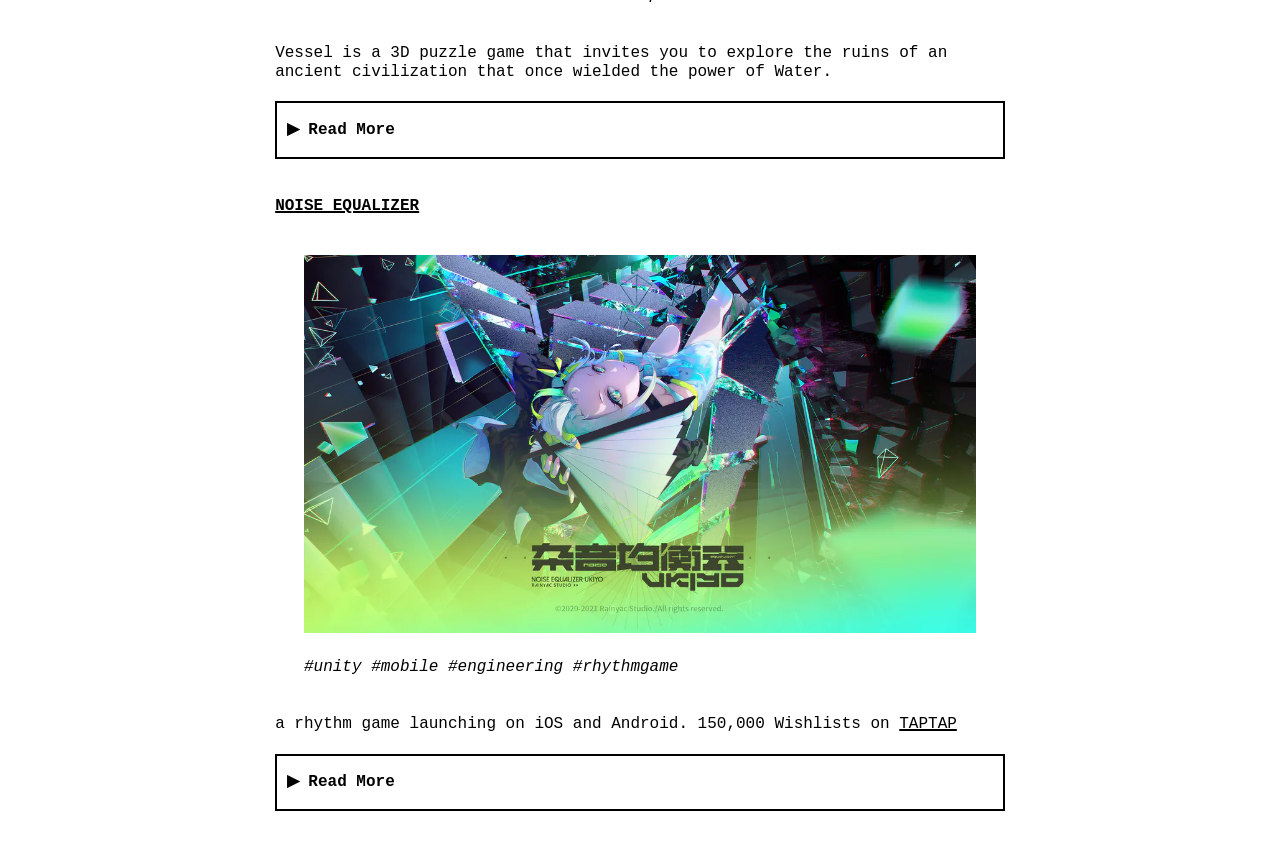
==== commit e0ebb49b: "Remove Keyboard Studio, Arctide, and SoulLink Drop the three projects from the home page, delete the" ====
--- a/index.html
+++ b/index.html
@@ -43,21 +43,6 @@
   <span class="project-leader"></span>
   <span class="project-keywords">#unity #mobile #rhythm</span>
 </a></li>
-<li><a href="#project-keyboardstudio" id="toc-keyboardstudio">
-  <span class="project-title">KEYBOARD STUDIO</span>
-  <span class="project-leader"></span>
-  <span class="project-keywords">#unity #cozygame</span>
-</a></li>
-<li><a href="#project-arctide" id="toc-arctide">
-  <span class="project-title">ARCTIDE</span>
-  <span class="project-leader"></span>
-  <span class="project-keywords">#unreal #extraction #sail</span>
-</a></li>
-    <li><a href="#project-soullink" id="toc-soullink">
-        <span class="project-title">SOULLINK AI FRIEND</span>
-        <span class="project-leader"></span>
-        <span class="project-keywords">#unity #ai #animation</span>
-    </a></li>
     <li><a href="mailto:robertgiali1996@gmail.com" id="toc-email">
         <span class="project-title">EMAIL</span>
         <span class="project-leader"></span>
@@ -131,55 +116,6 @@
     <p>2 Years of Development, 5 Exhibitions.</p>
 </details>
 
-<h2 id="project-keyboardstudio"><a href = "https://www.tiktok.com/@keyboardstudiogame">KEYBOARD STUDIO</a></h2>
-<figure>
-    <a href = "https://www.tiktok.com/@keyboardstudiogame">    <img src="demo/keyboardstudio/image-keyboardstudio-gamecover.png" /></a>
-    <figcaption aria-hidden="true">#unity #cozygame #sandbox</figcaption>
-</figure>
-<details>
-    <summary>
-        Read More
-    </summary>
-    <p>A cozy game that lets you build you dream keyboard! any keyboard your heart desires, build it in here. </p>
-    <p>work, study and relax with the keyboard you build, as it will respond to every press on your IRL keyboard.</p>
-</details>
-
-<h2 id="project-arctide"><a href = "https://www.arctidegame.com/">ARCTIDE (ONGOING)</a></h2>
-<figure>
-    <a href = "https://www.arctidegame.com/">    <img src="demo/arctide/1772659950725.jfif" /></a>
-    <figcaption aria-hidden="true">#unreal #sail #extraction #actiongame</figcaption>
-</figure>
-<details>
-    <summary>
-        Read More
-    </summary>
-    <p>Legend of Zelda Wind Waker meets Rocket League with the grandeur of Shadow of the Colossus. Inspired by the developers’ long drives cruising through costal routes and experiencing adventures along the way. </p>
-    <p>+ SAIL through awe-inspiring terrains
-
-        + FIGHT unique enemies from the Arctide
-
-        + HOOK environmental objects to defeat enemies
-
-        + SURVIVE the harsh journey with your ship</p>
-</details>
-
-
-<h2 id="project-soullink"><a href = "https://apps.apple.com/us/app/soullink-ai-friend/id6752530994">SOULLINK AI FRIEND</a></h2>
-<figure>
-    <a href = "soullink.html">    <img src="demo/aichatbot/image-aichatbot-coverart.jpg" /></a>
-
-    <figcaption aria-hidden="true">#unity #mobile #ai #animationsystem #production</figcaption>
-</figure>
-<p>an 3D AI chatbot friend on<a
-        href = "https://apps.apple.com/us/app/soullink-ai-friend/id6752530994">iOS
-</a></p>
-<details>
-    <summary>
-        Read More
-    </summary>
-    <p> I oversee the overall production of the product, and the animation production pipeline for the character.</p>
-</details>
-
   <div class="debug-grid"></div>
   <script src="src/index.js"></script>
 </body>
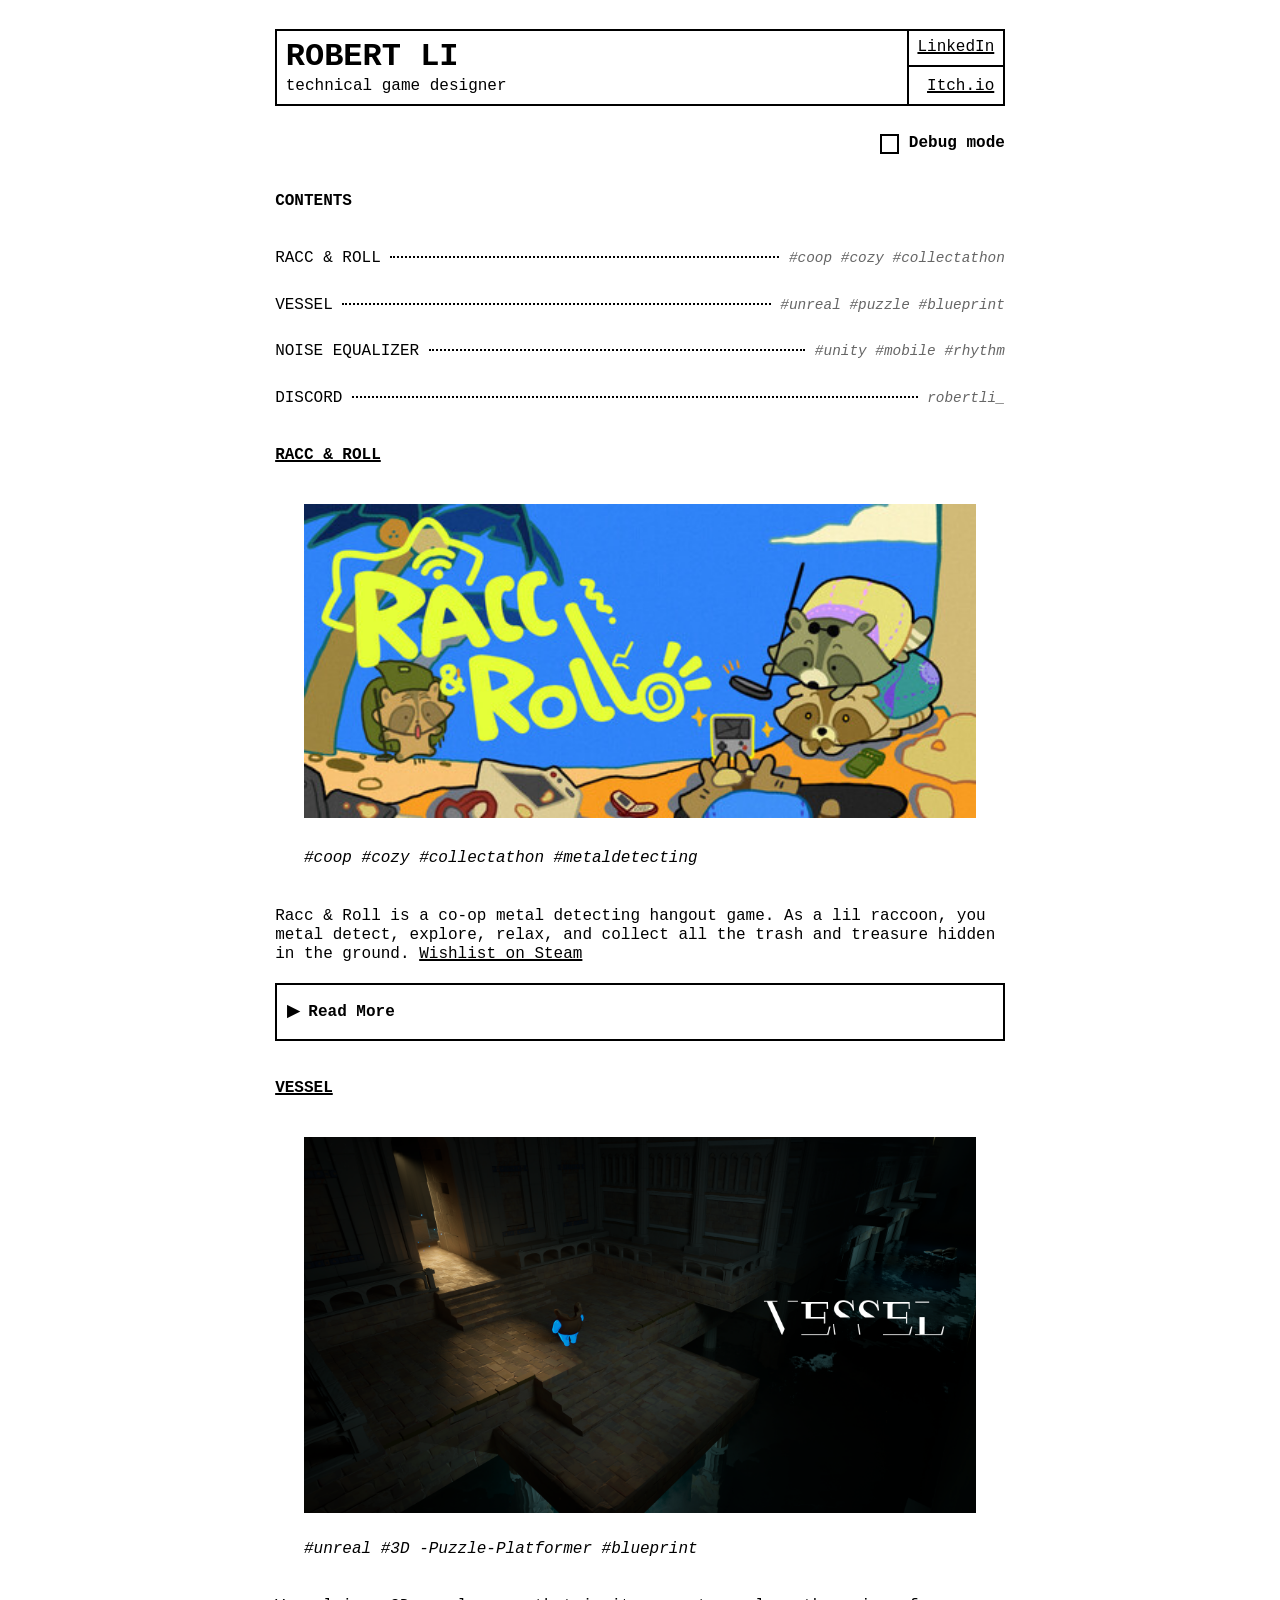
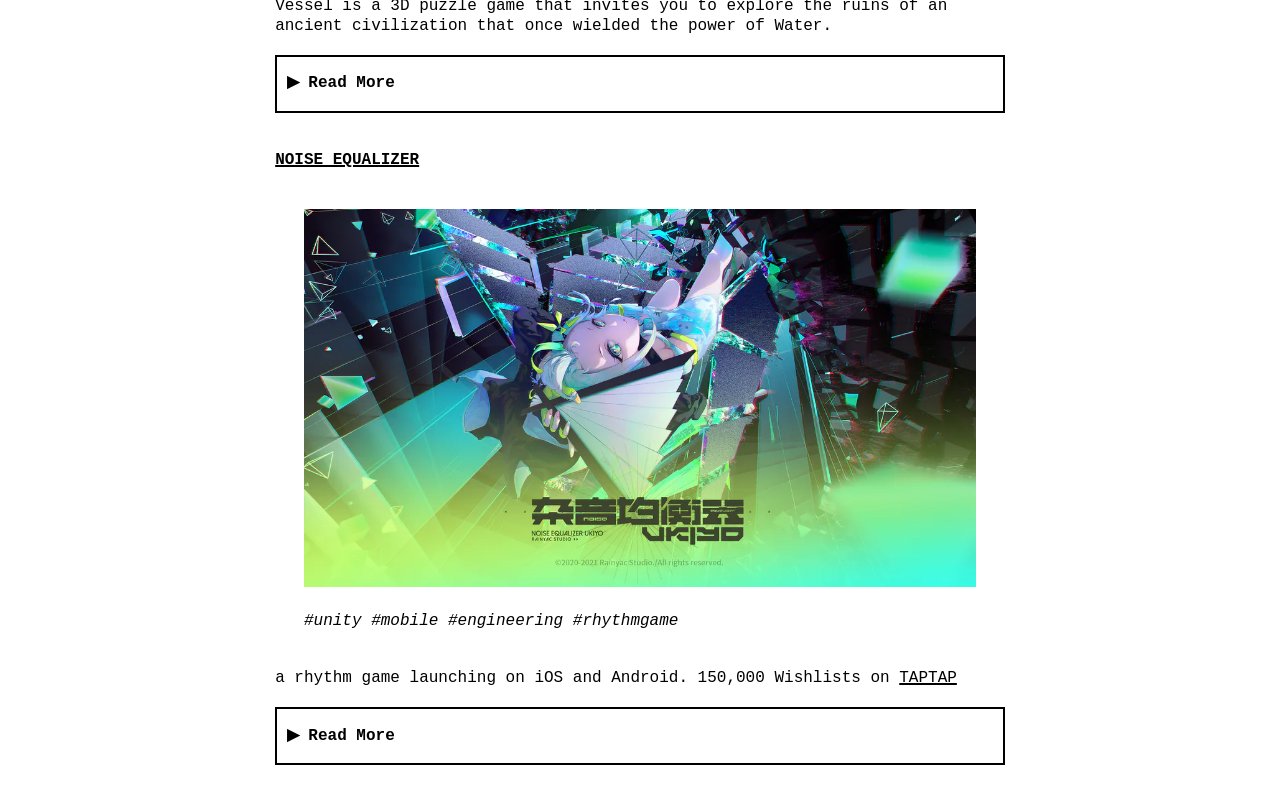
==== commit 78e534c3: "Remove email from home page Co-Authored-By: Claude Opus 5.5 <noreply@anthropic.com>" ====
--- a/index.html
+++ b/index.html
@@ -43,11 +43,6 @@
   <span class="project-leader"></span>
   <span class="project-keywords">#unity #mobile #rhythm</span>
 </a></li>
-    <li><a href="mailto:robertgiali1996@gmail.com" id="toc-email">
-        <span class="project-title">EMAIL</span>
-        <span class="project-leader"></span>
-        <span class="project-keywords">robertgiali1996@gmail.com</span>
-    </a></li>
     <li><a href="https://discord.com/users/268478174063624192" id="toc-discord">
         <span class="project-title">DISCORD</span>
         <span class="project-leader"></span>
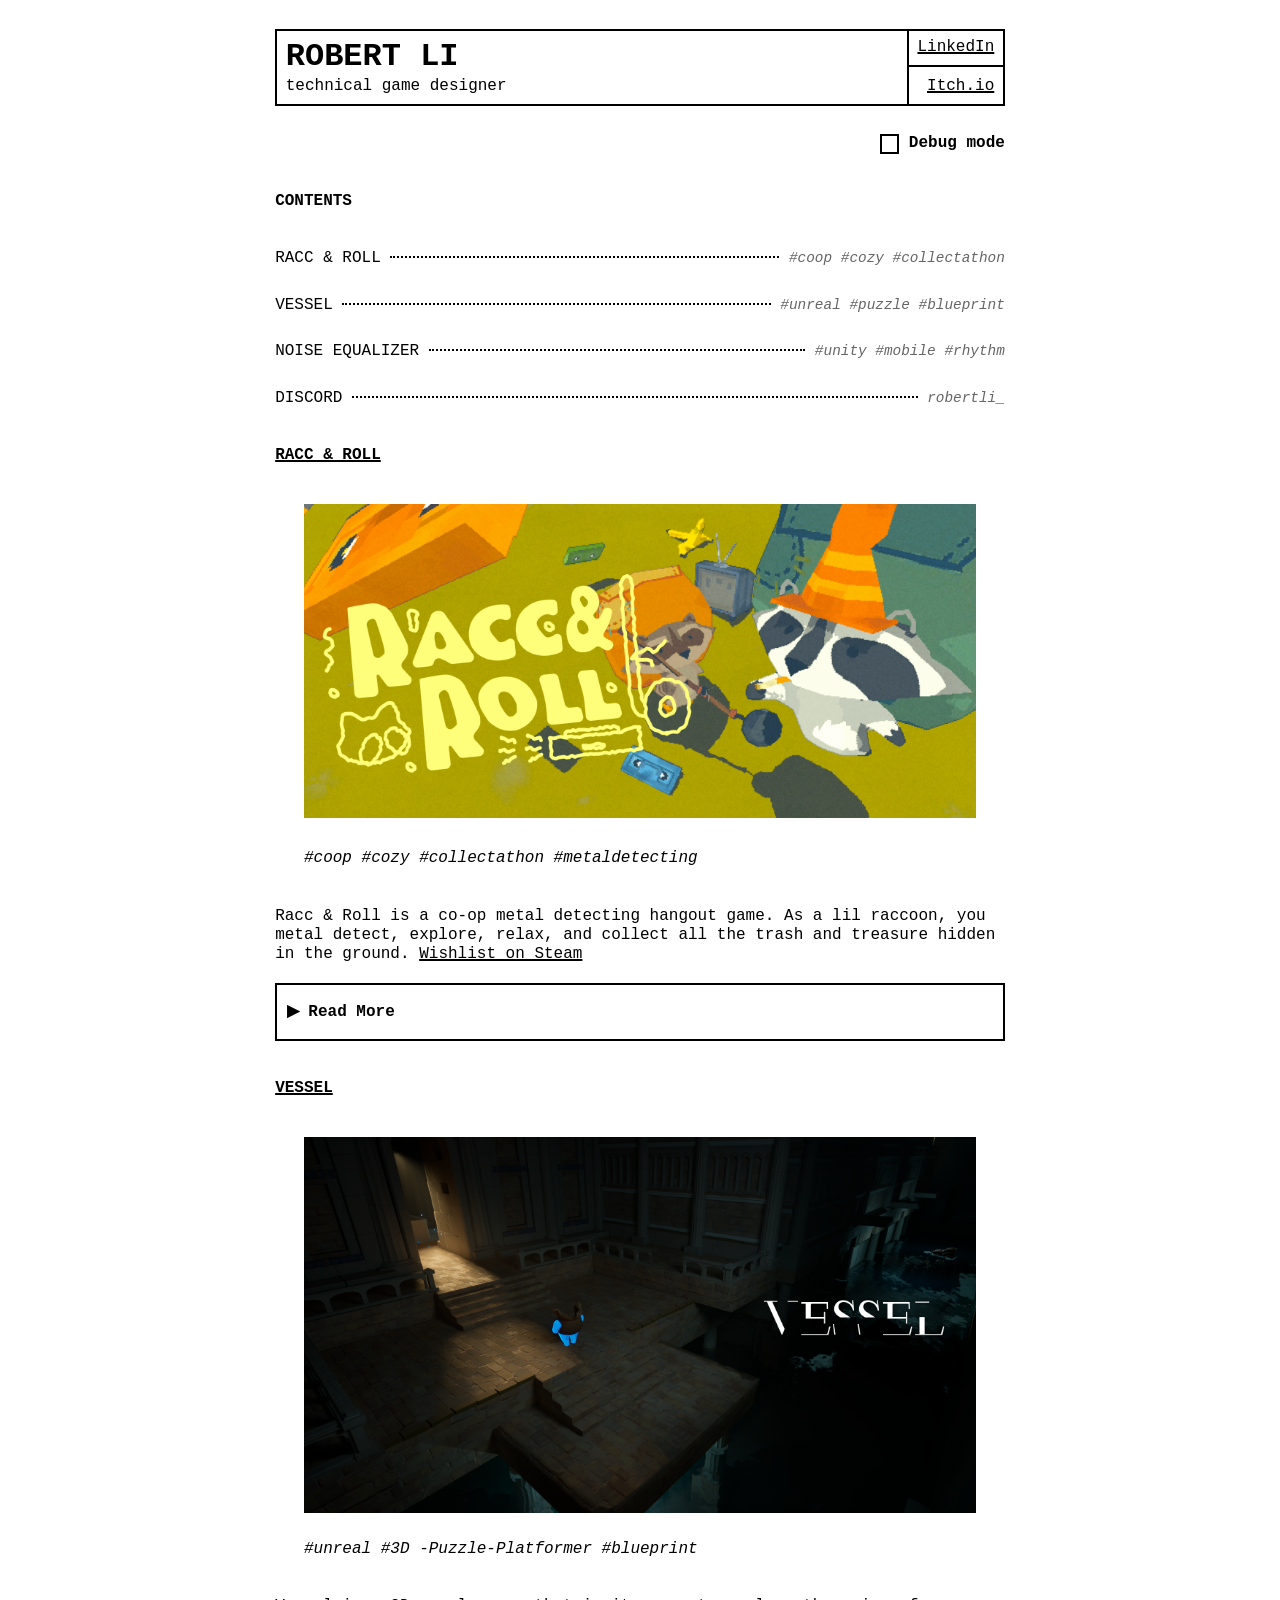
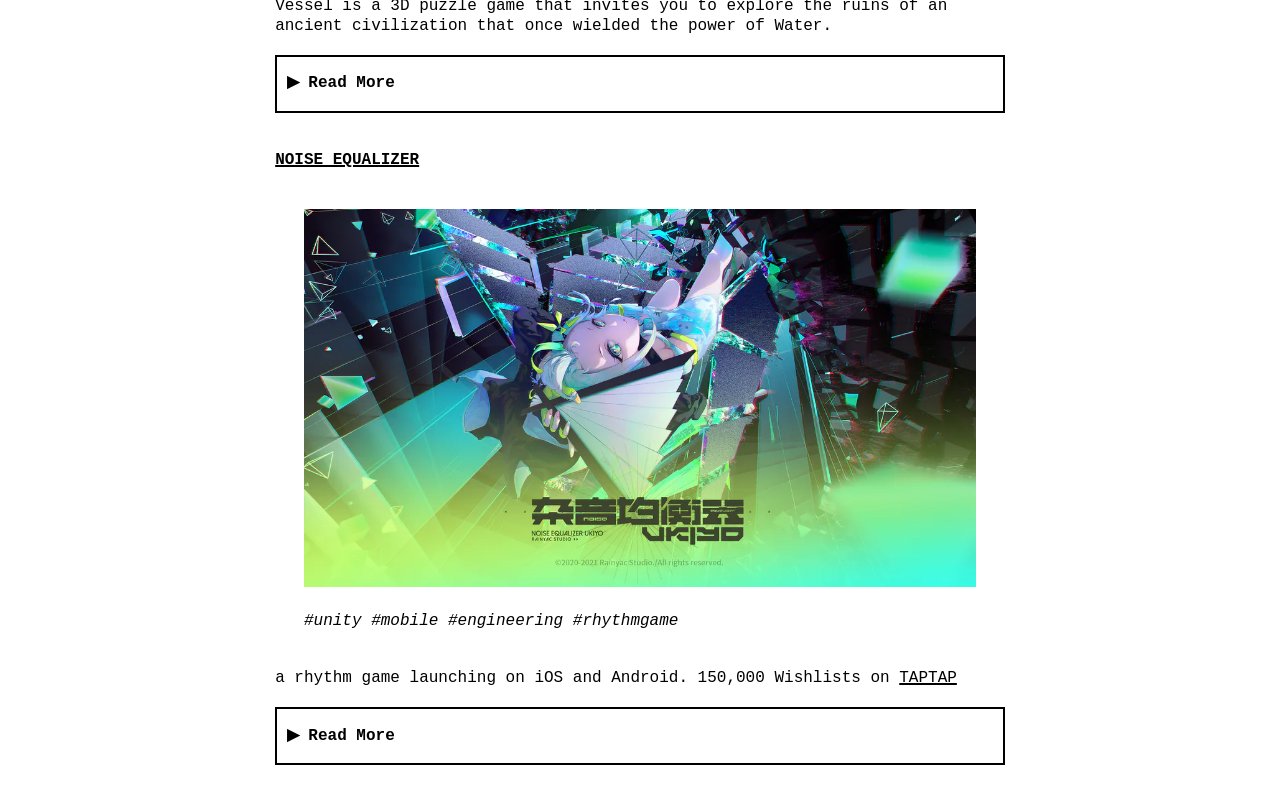
==== commit 99bda2c8: "Use new Racc & Roll cover image on home page Co-Authored-By: Claude Opus 5.5 <noreply@anthropic.com>" ====
--- a/index.html
+++ b/index.html
@@ -53,7 +53,7 @@
 
 <h2 id="project-raccandroll"><a href = "https://store.steampowered.com/app/4728100/_/">RACC &amp; ROLL</a></h2>
 <figure>
-    <a href = "https://store.steampowered.com/app/4728100/_/"><img src="demo/raccandroll/image-raccandroll-coverart.jpg" /></a>
+    <a href = "https://store.steampowered.com/app/4728100/_/"><img src="demo/raccandroll/Library%20Header%20Capsule.png" /></a>
     <figcaption aria-hidden="true">#coop #cozy #collectathon #metaldetecting</figcaption>
 </figure>
 <p>Racc &amp; Roll is a co-op metal detecting hangout game. As a lil raccoon, you
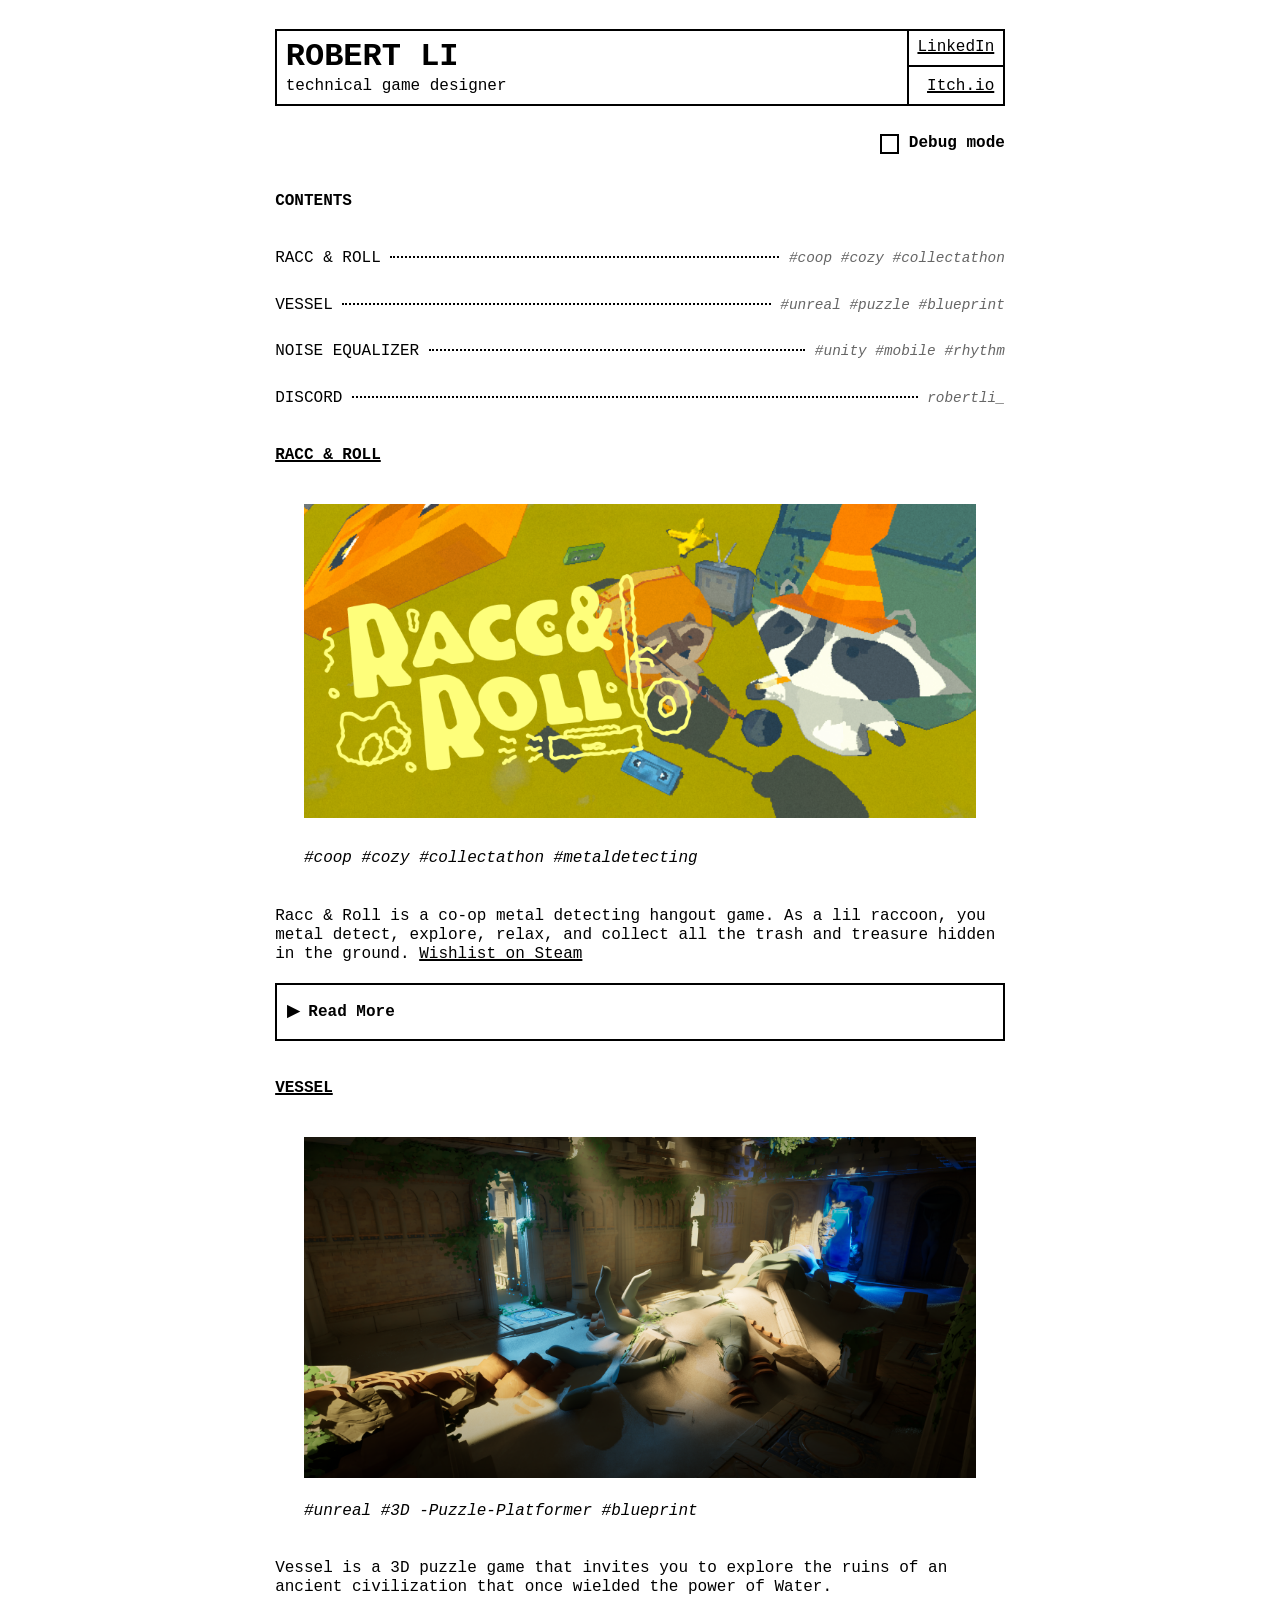
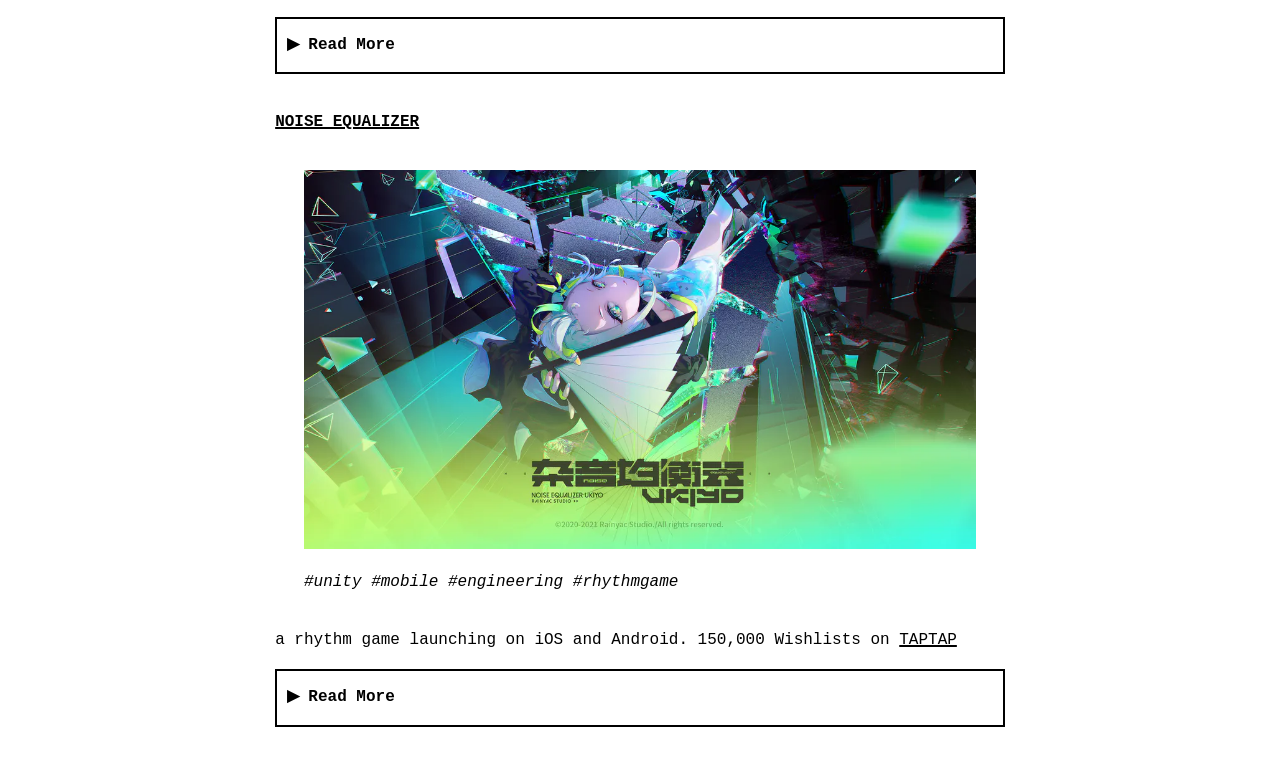
==== commit 8a04d445: "Use Area-3-2 image for Vessel on home page Co-Authored-By: Claude Opus 5.5 <noreply@anthropic.com>" ====
--- a/index.html
+++ b/index.html
@@ -73,7 +73,7 @@
 
 <h2 id="project-vessel"><a href = "vessel.html">VESSEL</a></h2>
 <figure>
-    <a href = "vessel.html" ><img src="demo/vessel/image-vessel-coverart.png" /></a>
+    <a href = "vessel.html" ><img src="demo/vessel/Area-3-2.png" /></a>
     <figcaption aria-hidden="true">#unreal #3D -Puzzle-Platformer #blueprint</figcaption>
 </figure>
 <p>Vessel is a 3D puzzle game that invites you to explore the ruins of an
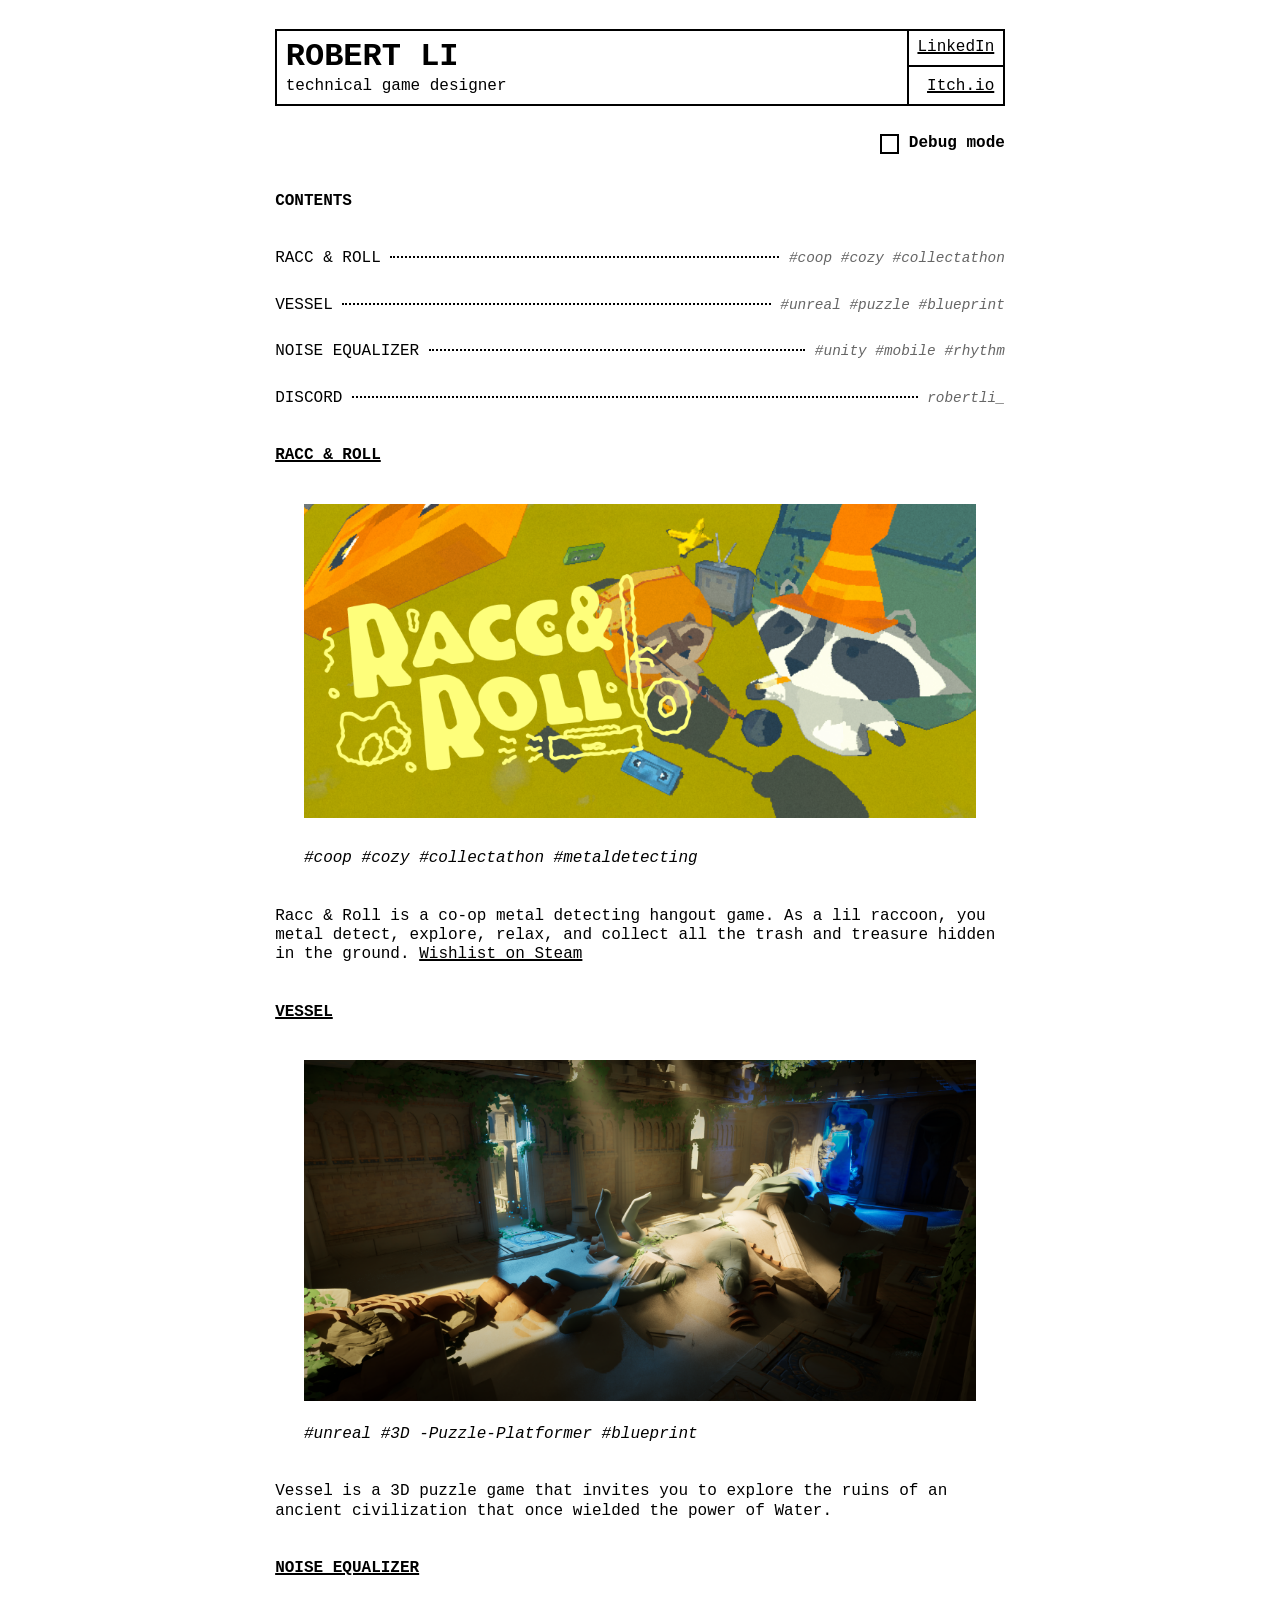
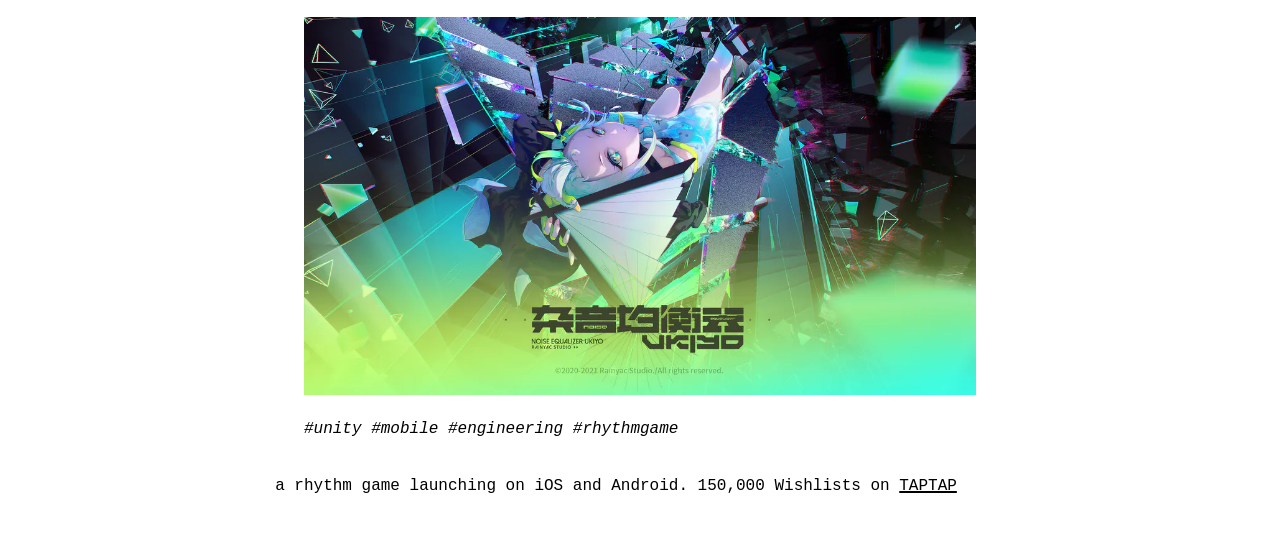
==== commit 931f8df4: "Remove Read More sections from home page Co-Authored-By: Claude Opus 5.5 <noreply@anthropic.com>" ====
--- a/index.html
+++ b/index.html
@@ -59,17 +59,6 @@
 <p>Racc &amp; Roll is a co-op metal detecting hangout game. As a lil raccoon, you
     metal detect, explore, relax, and collect all the trash and treasure hidden
     in the ground. <a href = "https://store.steampowered.com/app/4728100/_/">Wishlist on Steam</a></p>
-<details>
-    <summary>
-        Read More
-    </summary>
-    <p>Use your metal detector and upgrades to find and dig up 500+ unique
-        collectables across the island. Some come with short stories and events
-        to uncover. Build and decorate your own hidden base with the trash you
-        like, or build one together with your buddies.</p>
-    <p>Play solo or online with friends. Explore the island and hang out at your
-        own pace, unlocking and collecting cosmetics to customize your character.</p>
-</details>
 
 <h2 id="project-vessel"><a href = "vessel.html">VESSEL</a></h2>
 <figure>
@@ -78,20 +67,6 @@
 </figure>
 <p>Vessel is a 3D puzzle game that invites you to explore the ruins of an
     ancient civilization that once wielded the power of Water.</p>
-<details>
-    <summary>
-        Read More
-    </summary>
-    <p> Guided by
-        a network of static cameras, you'll navigate intricate environments
-        filled with secrets waiting to be uncovered.</p>
-    <p>You play as a broken pot, resurrected by a mystical water spirit
-        and granted the extraordinary ability to SWAP-a power that lets
-        your exchange places of the water spirit with pieces in your
-        surroundings. With this newfound ability, embark on a journey
-        to reclaim your missing pieces and unravel the forgotten
-        mysteries of a world shaped by water.</p>
-</details>
 
 <h2 id="project-noiseequalizer"><a href = "noiseequalizer.html">NOISE EQUALIZER</a></h2>
 <figure>
@@ -102,14 +77,6 @@
 <p>a rhythm game launching on iOS and Android. 150,000 Wishlists on <a
         href = "https://www.taptap.cn/app/210518?os=android">TAPTAP
 </a></p>
-<details>
-    <summary>
-        Read More
-    </summary>
-    <p>Three people: One artist, one composer/producer, one engineer</p>
-    <p>Three countries: China, France, The US</p>
-    <p>2 Years of Development, 5 Exhibitions.</p>
-</details>
 
   <div class="debug-grid"></div>
   <script src="src/index.js"></script>
